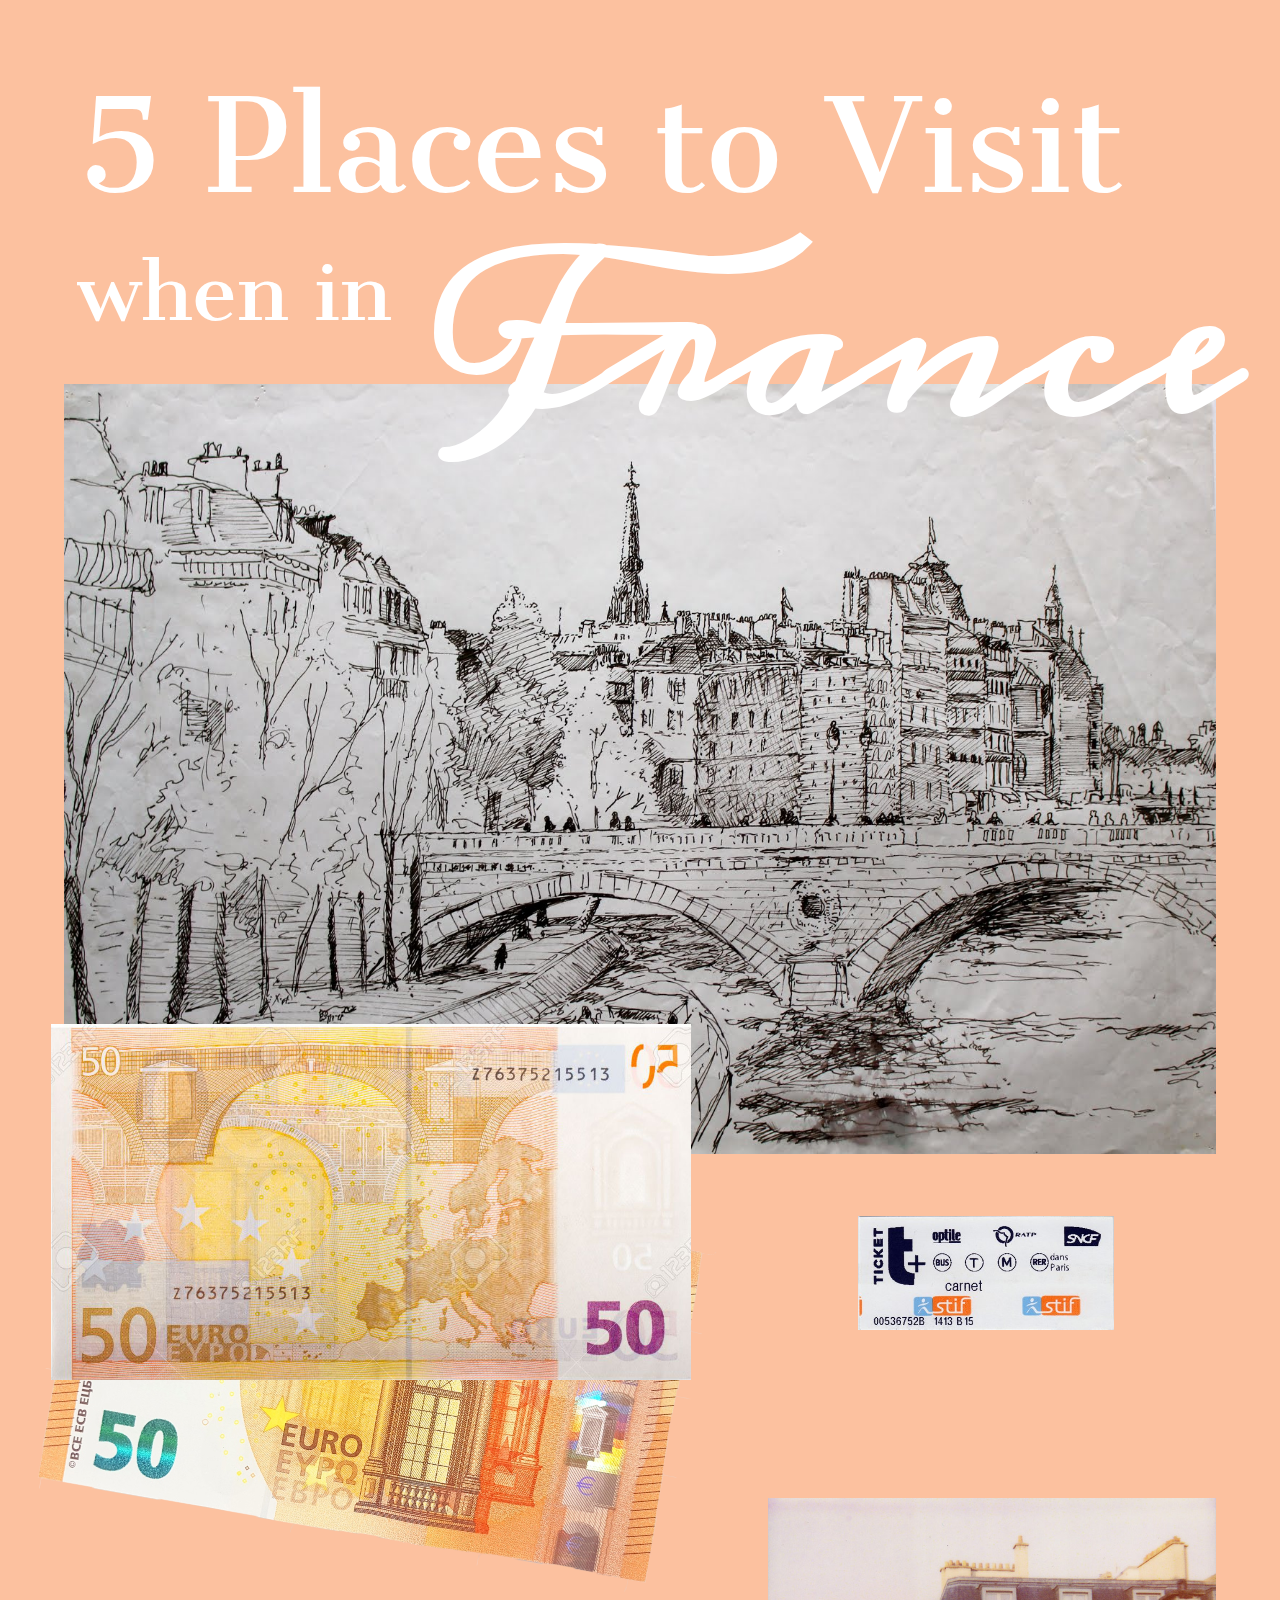
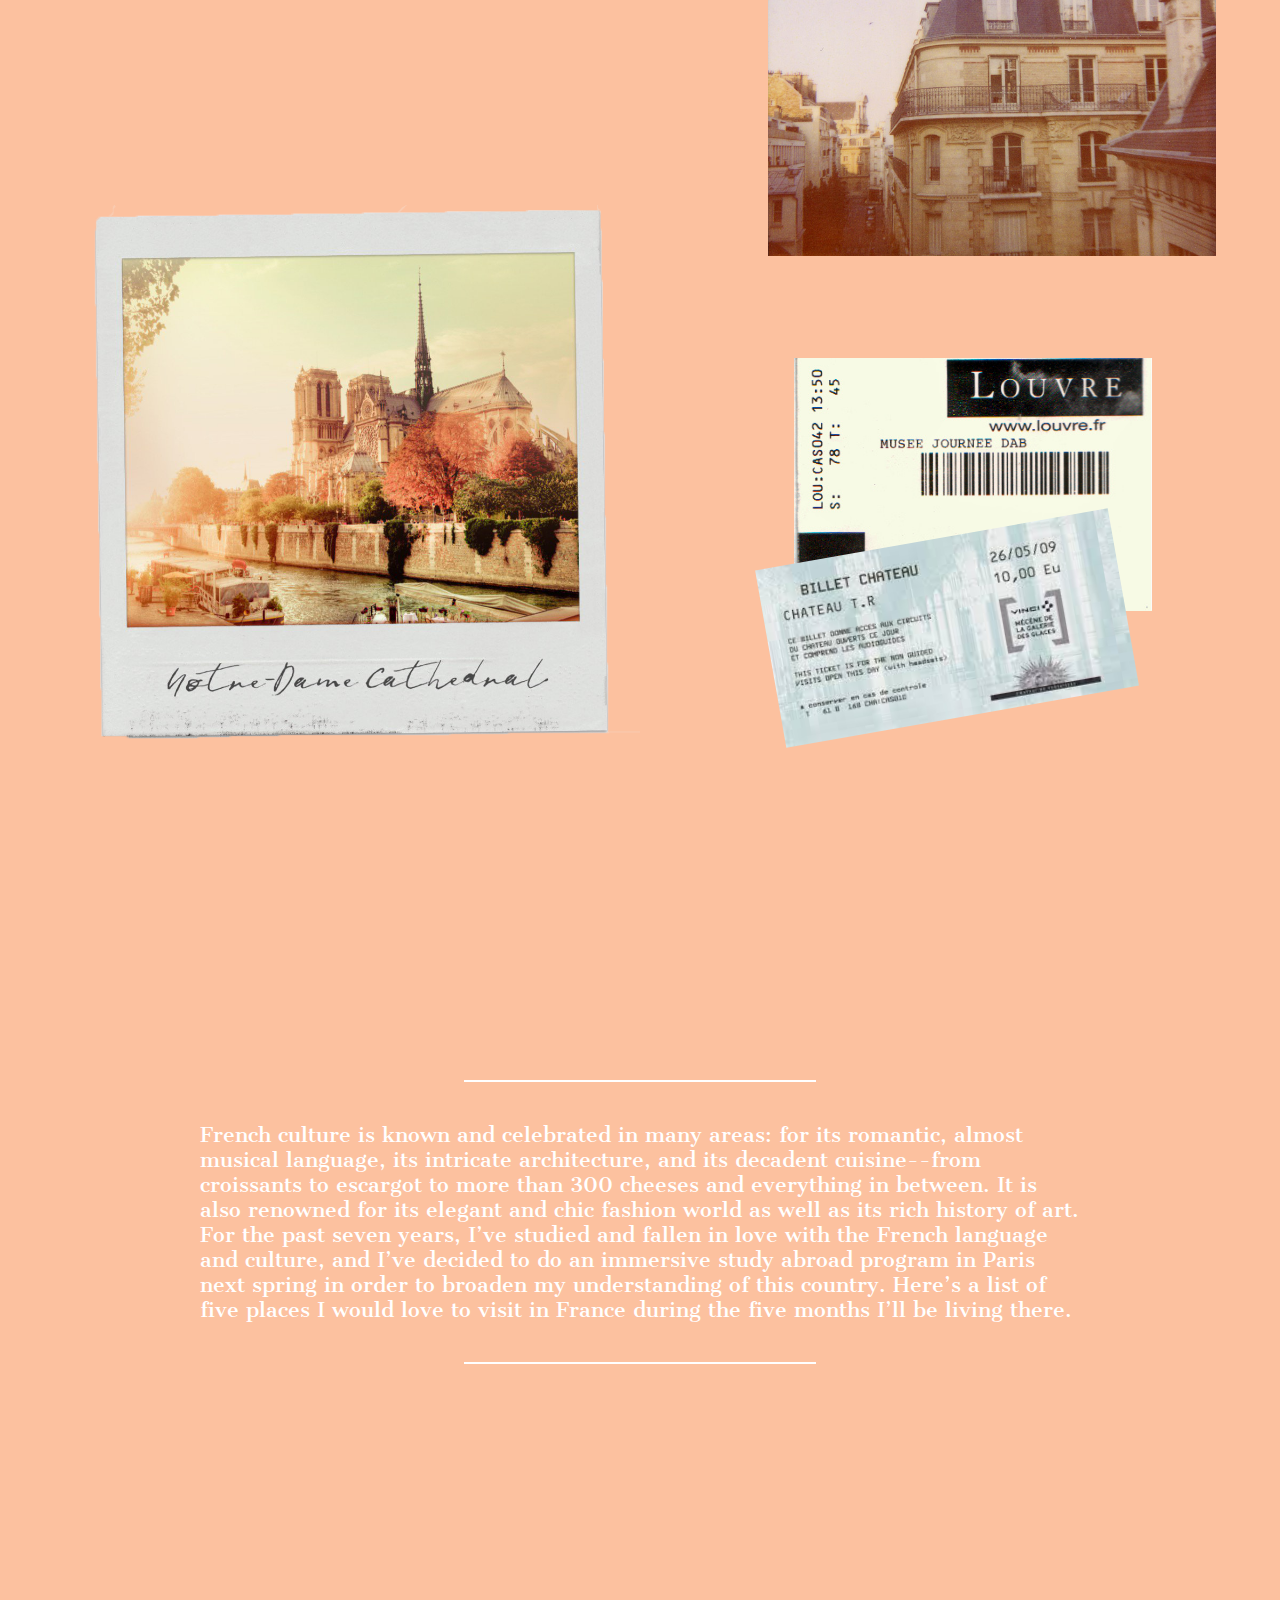
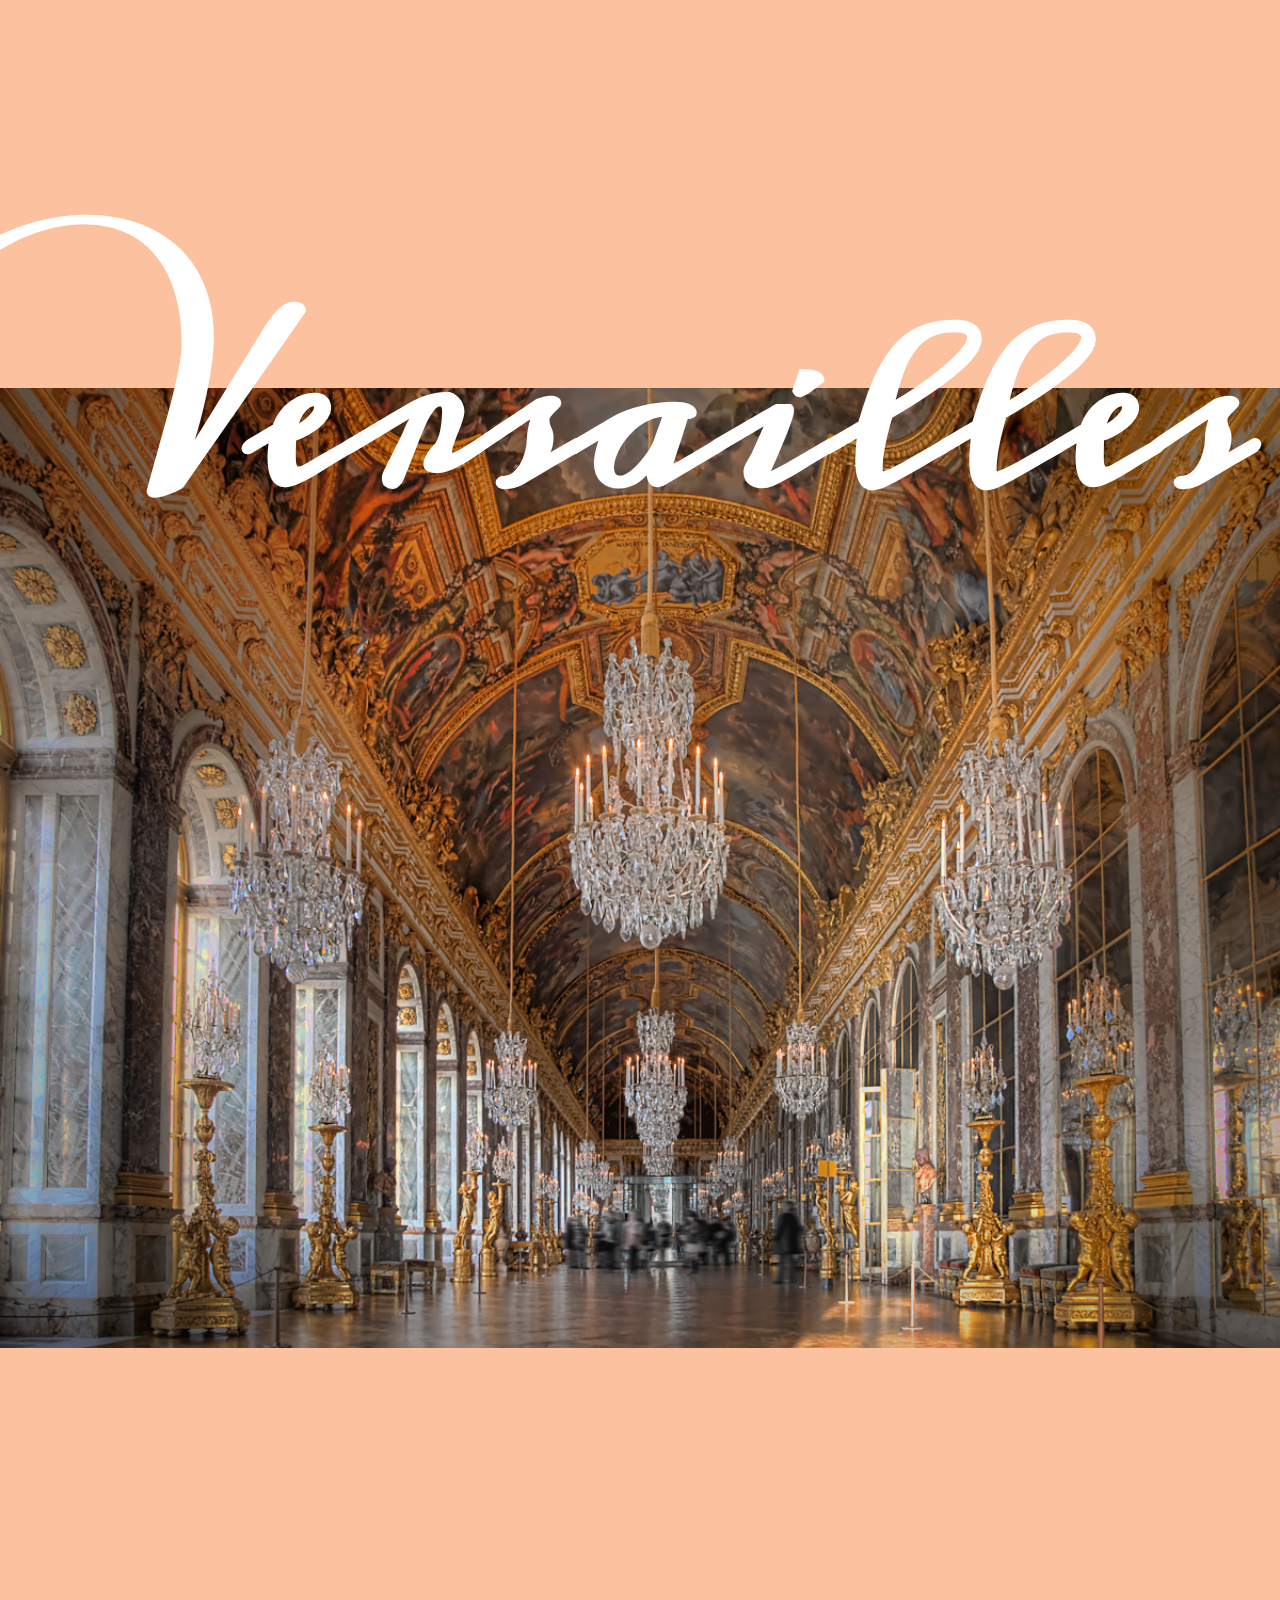
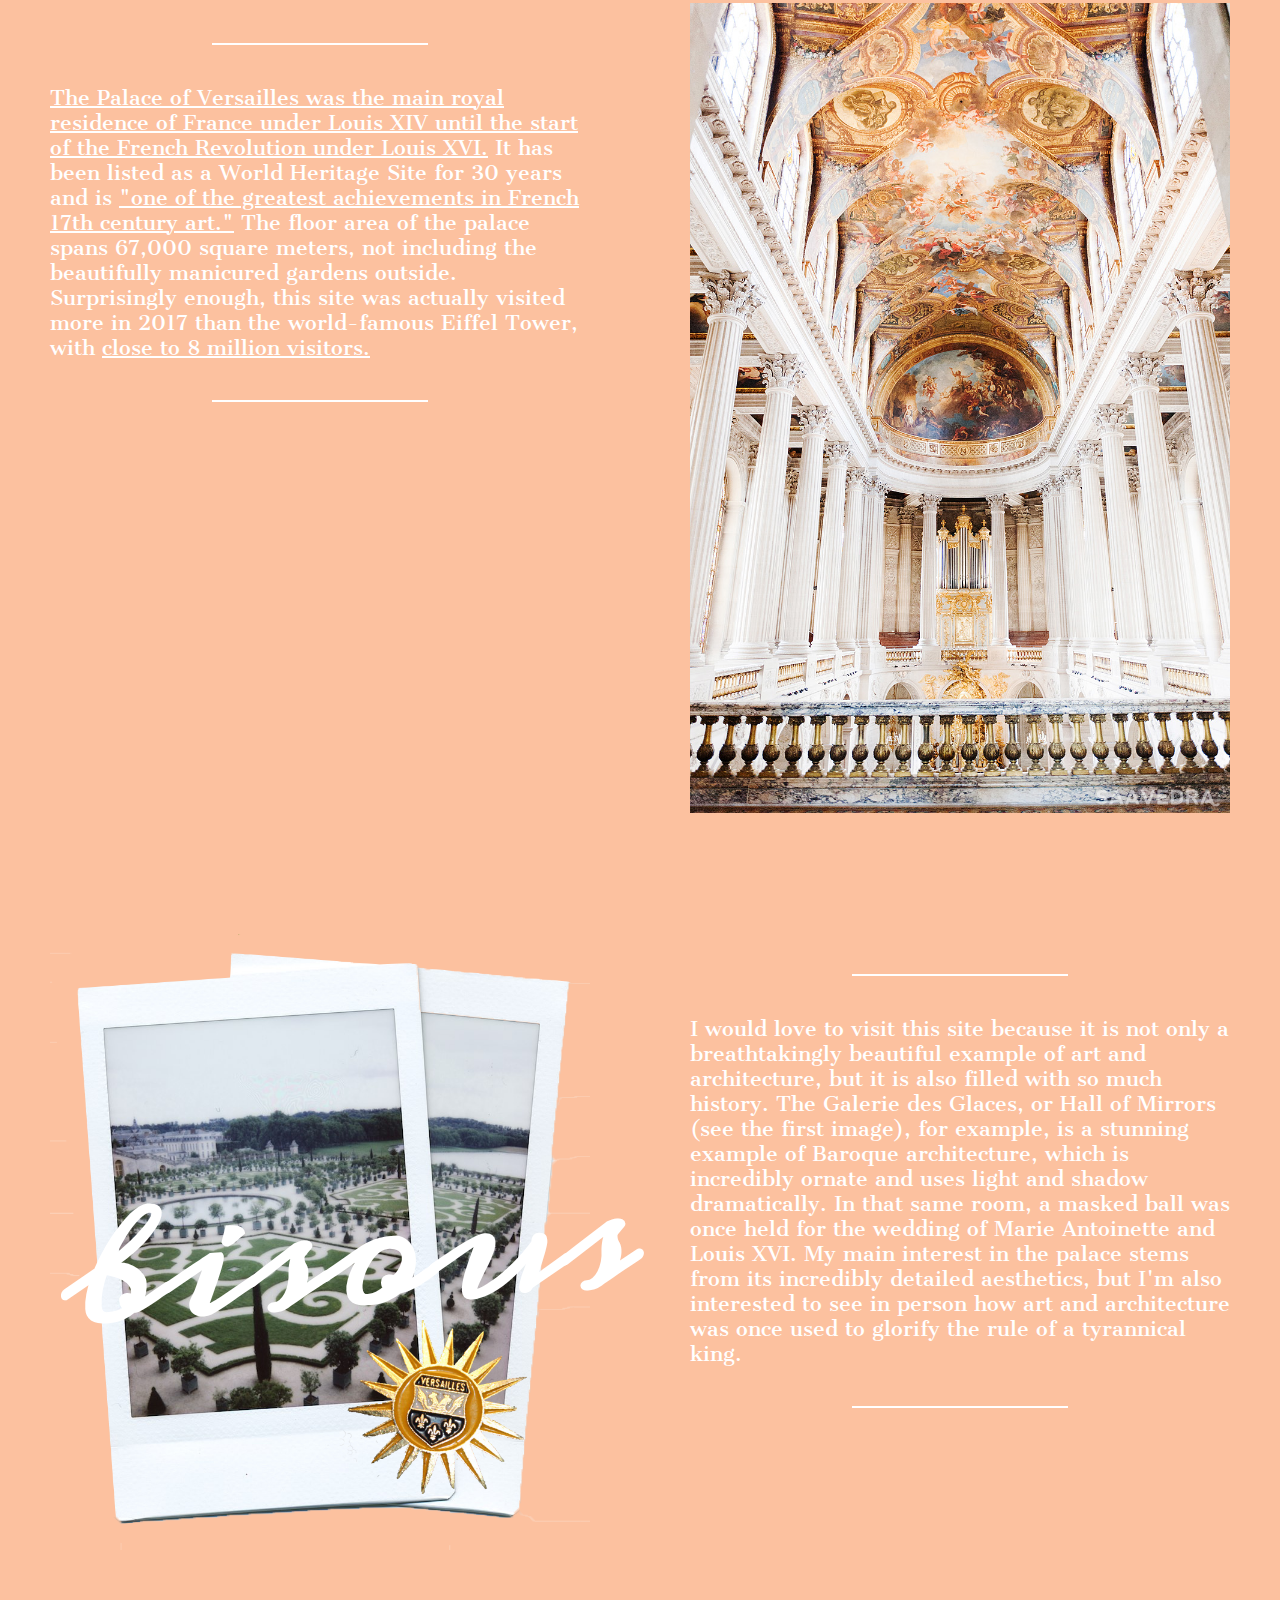
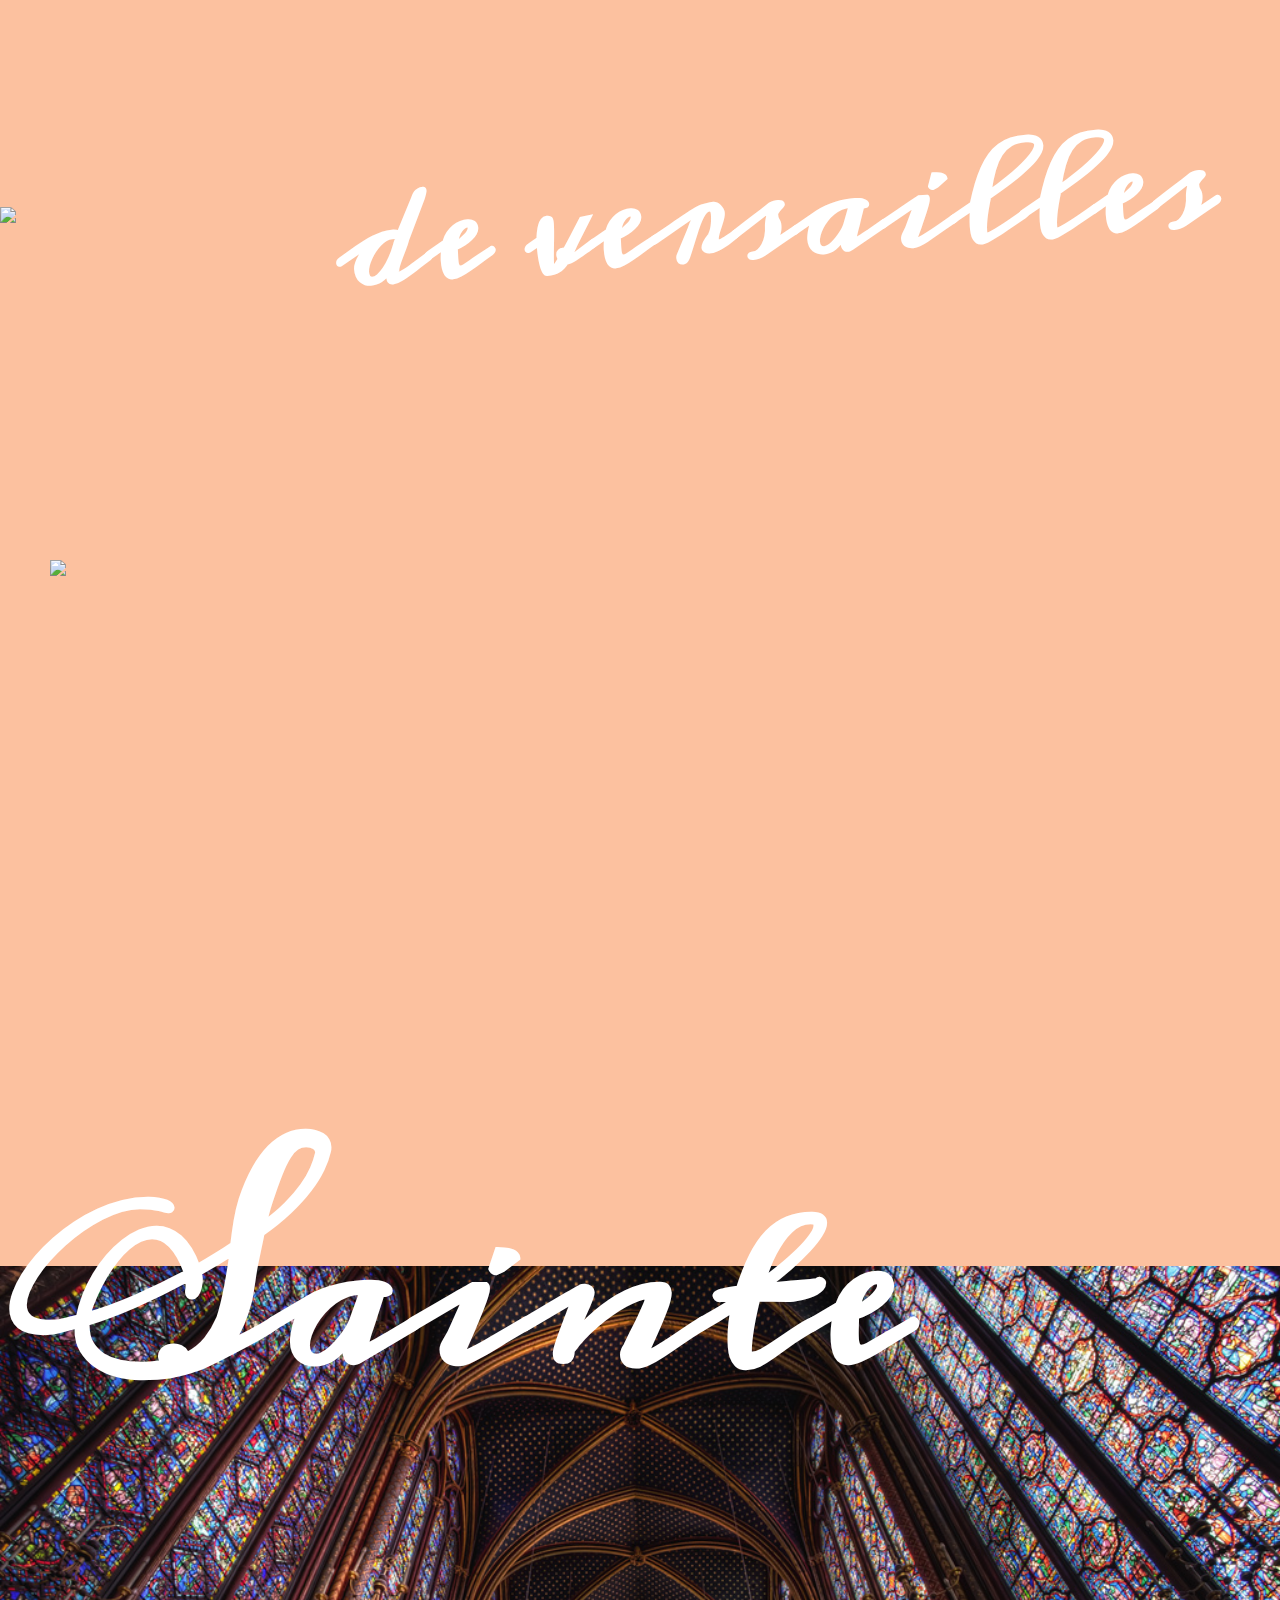
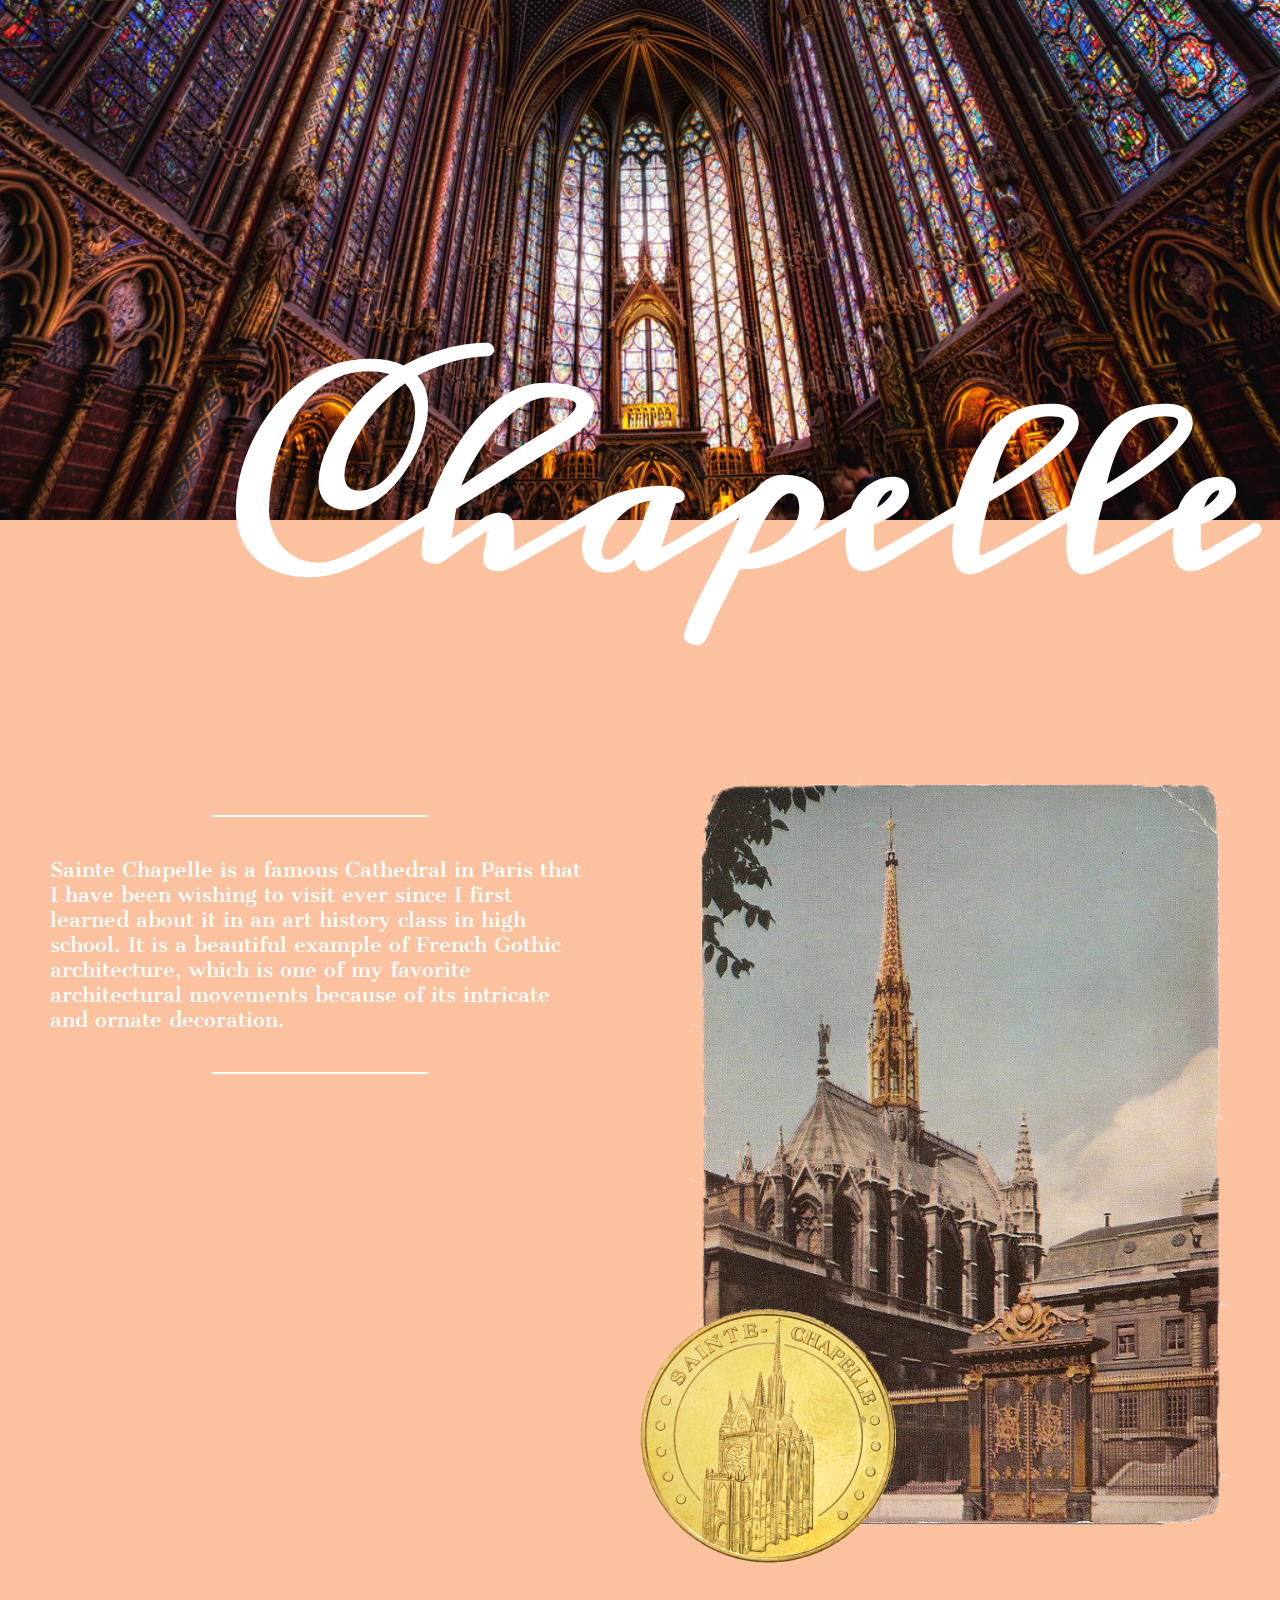
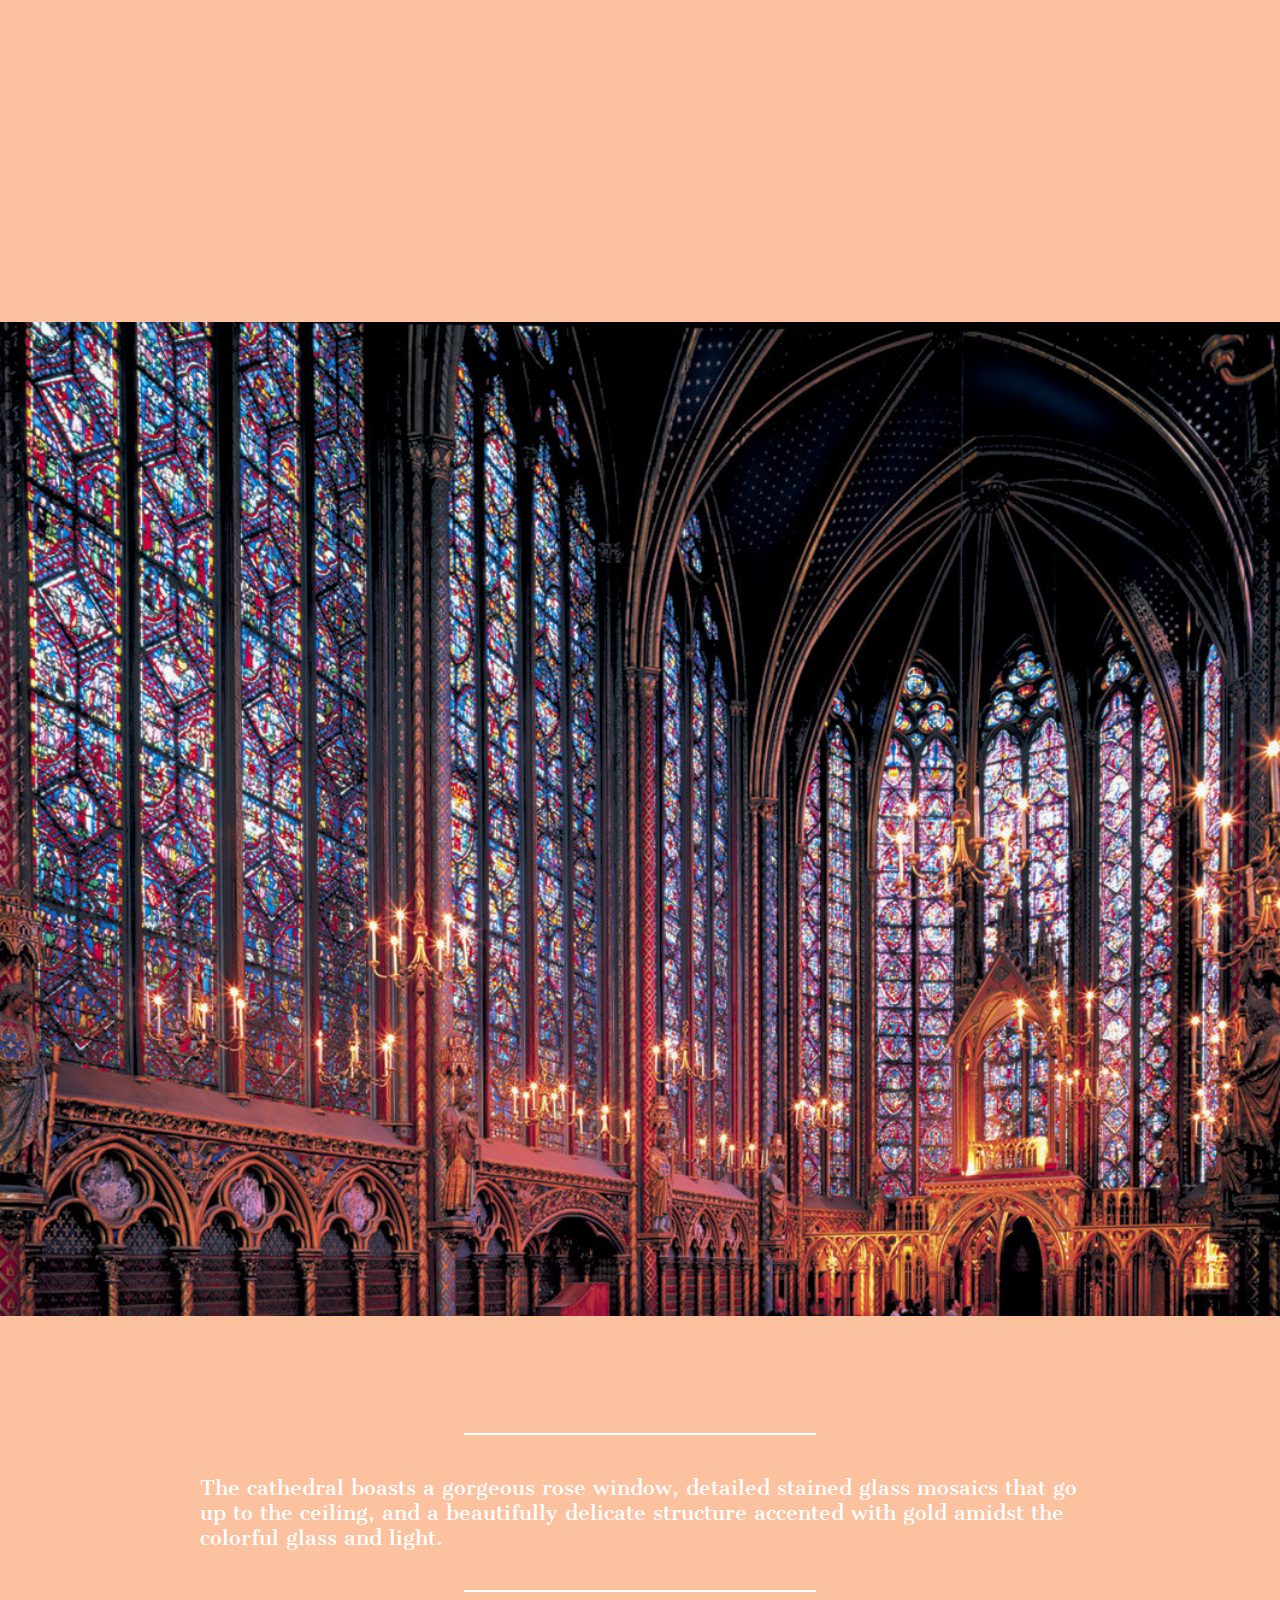
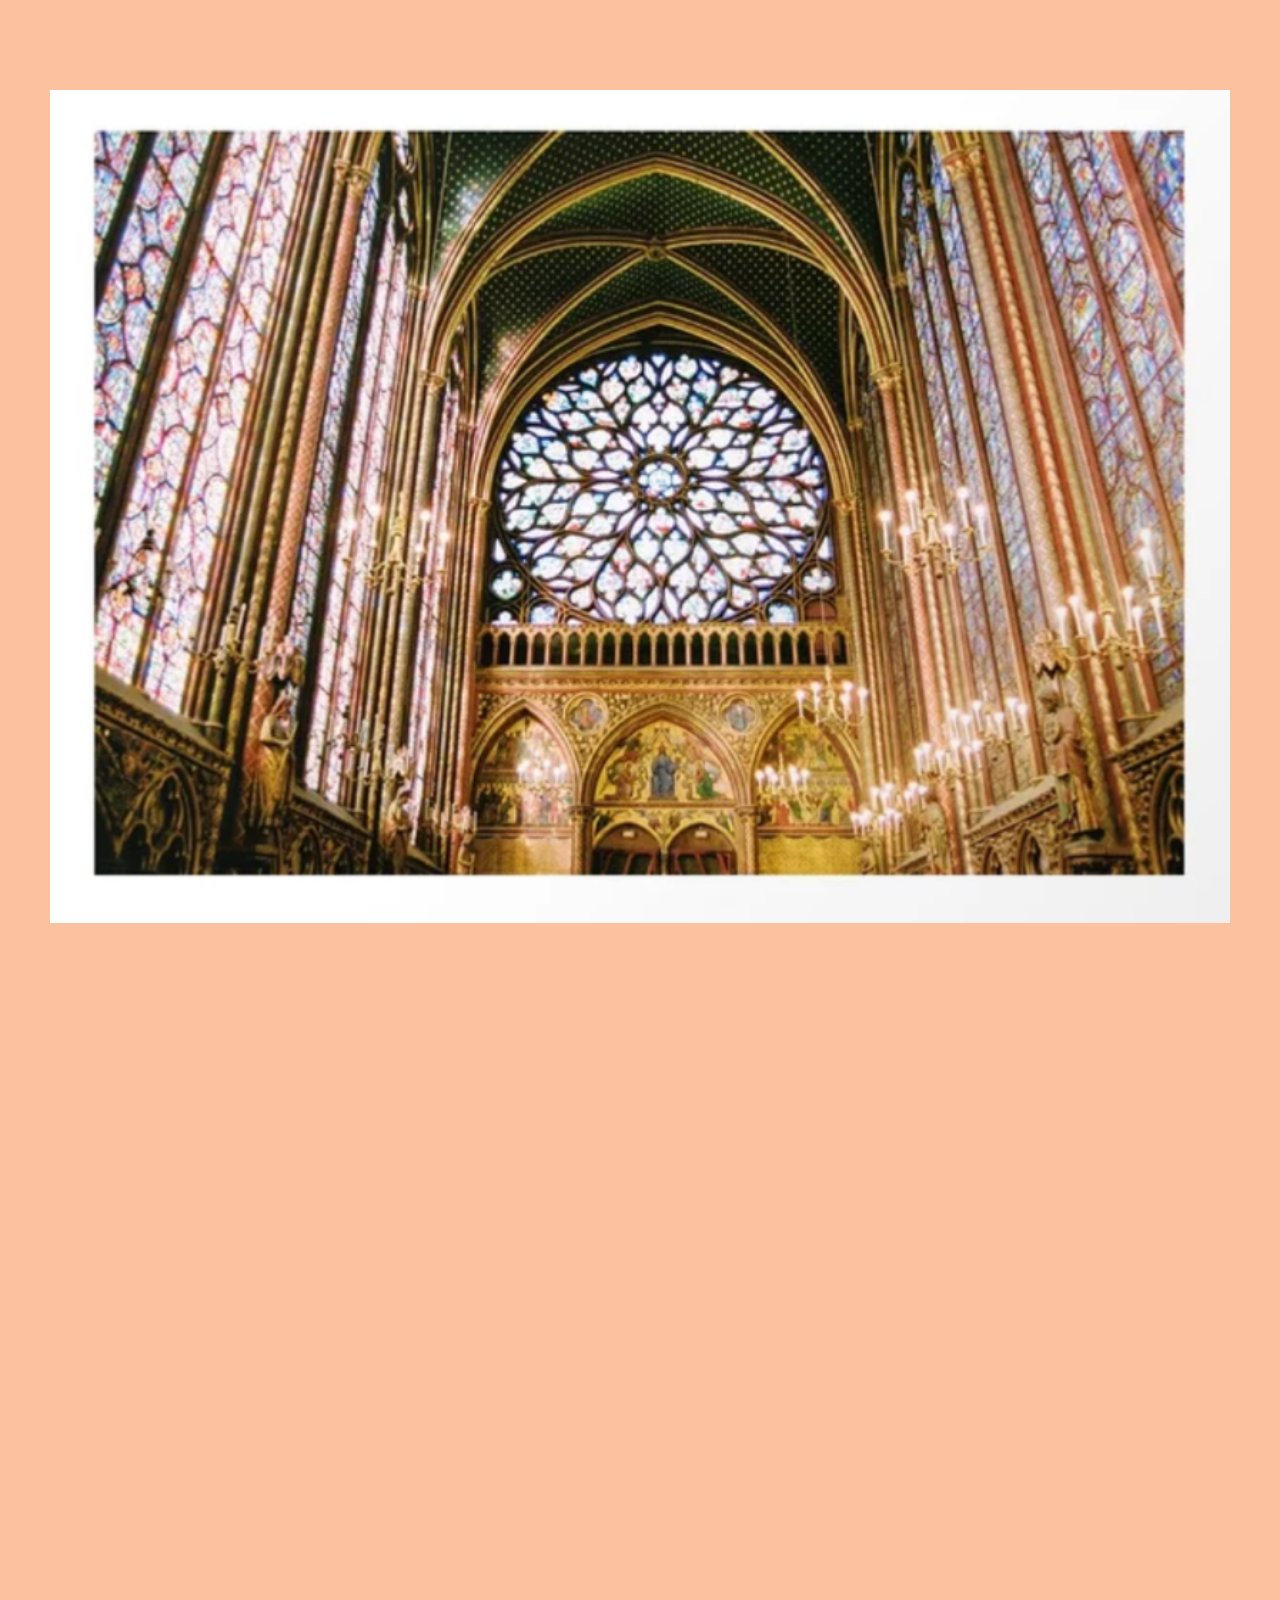
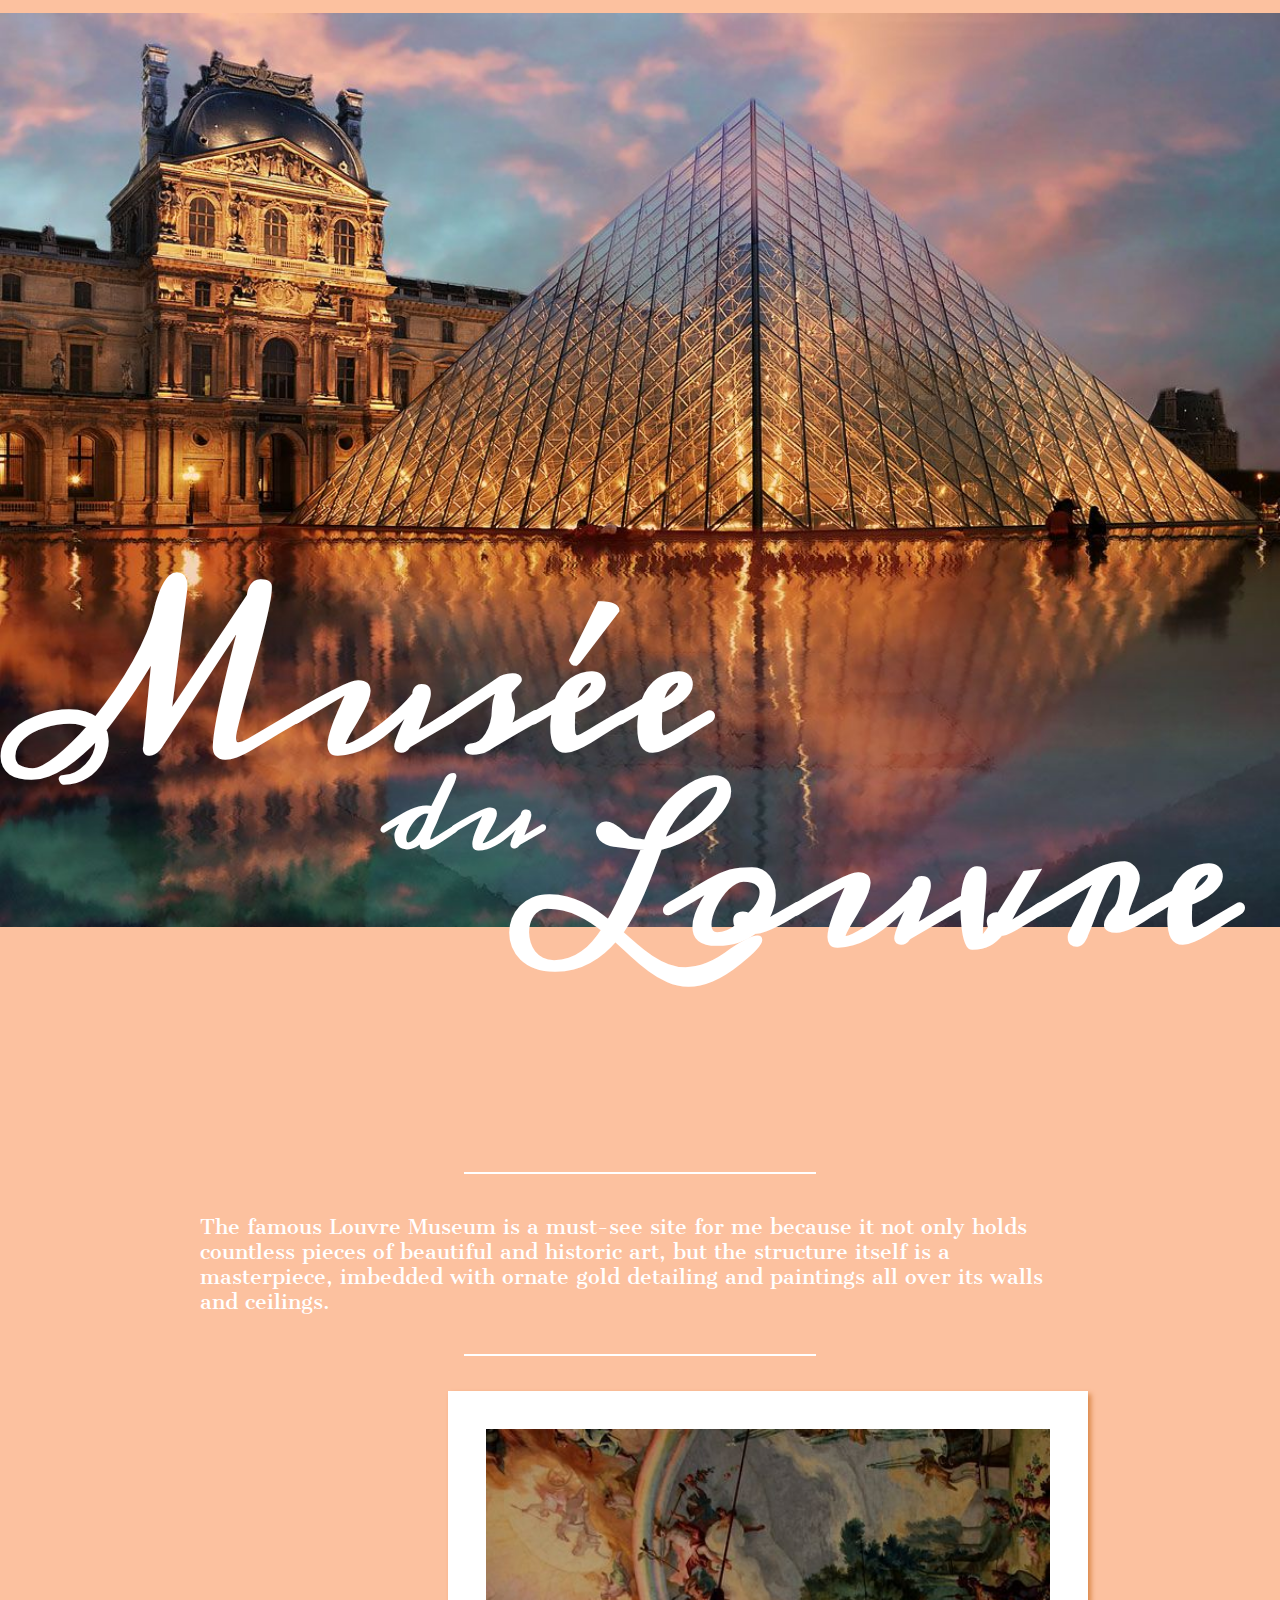
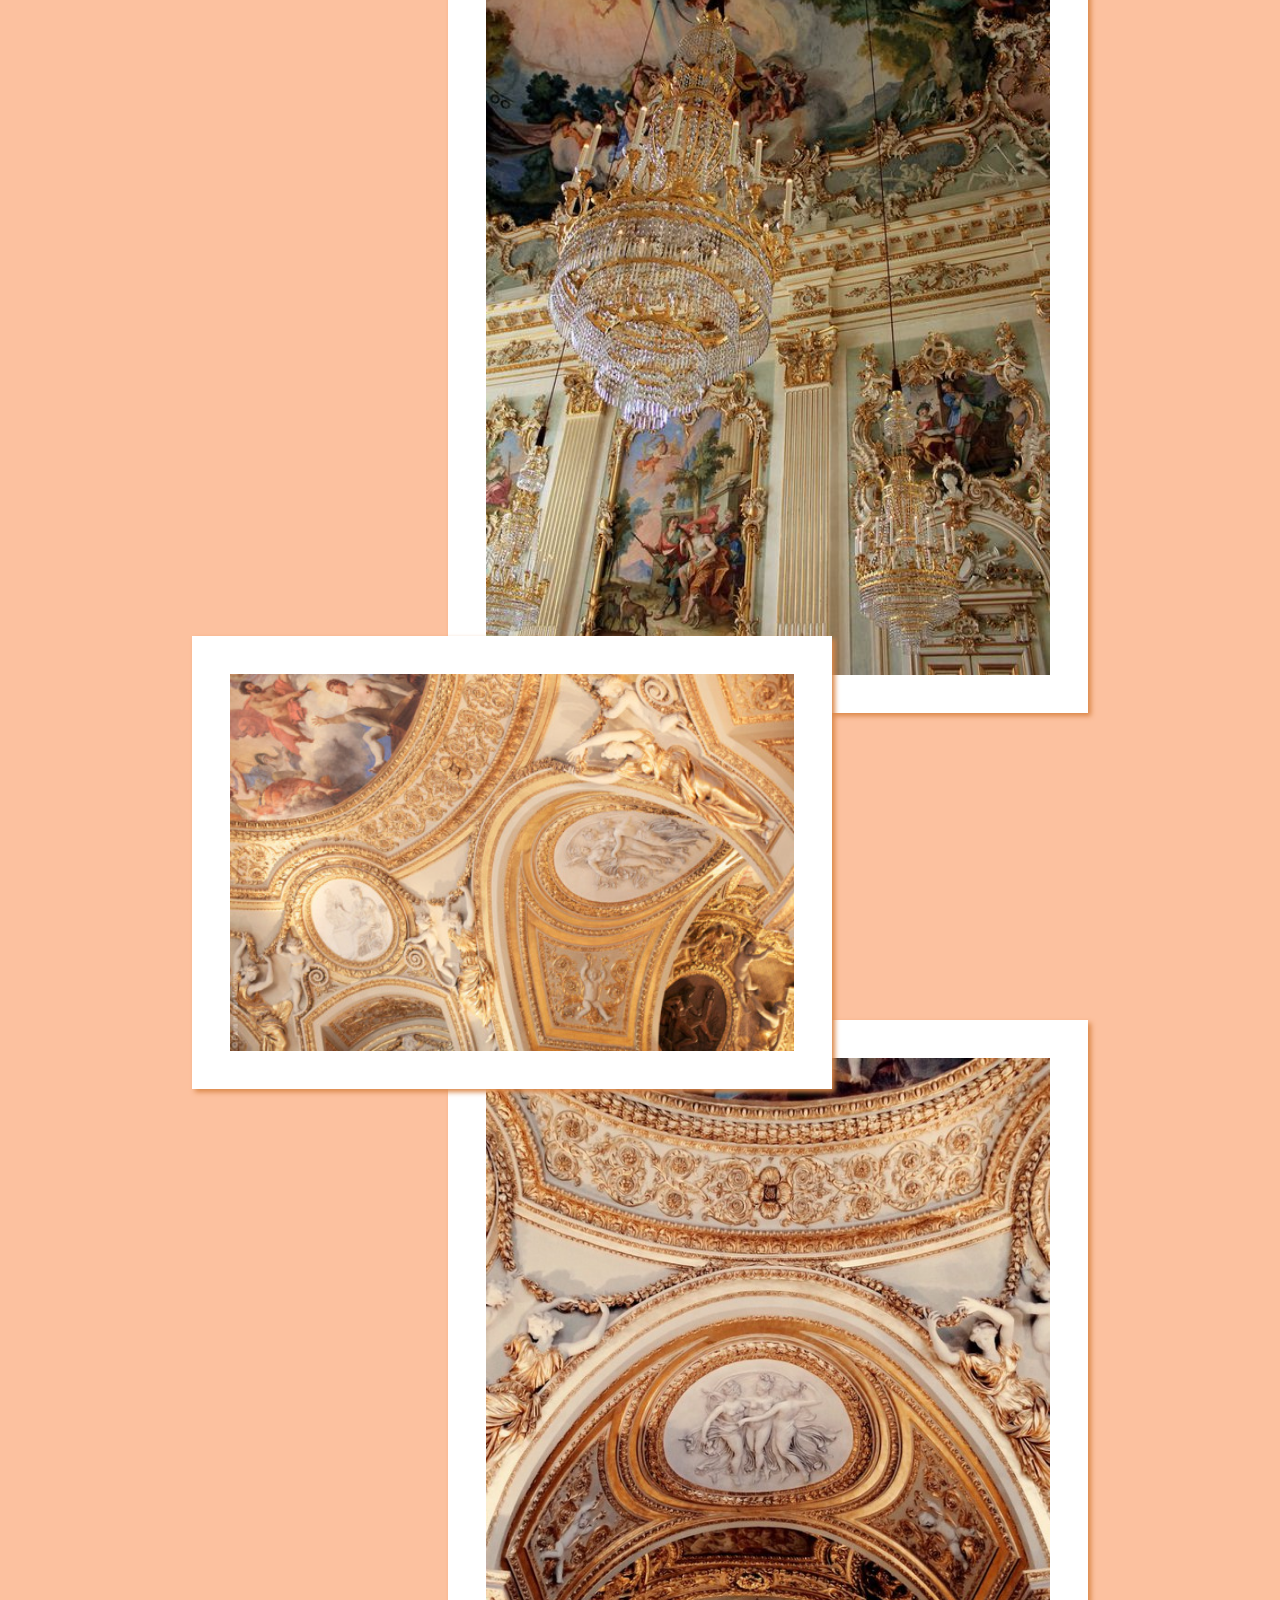
==== index.html @ 909245fb "second commit" ====
<!DOCTYPE html>

<html>

<head>

	<title>5 Places to Visit in France</title>

	<meta charset="utf-8">



	<meta name="viewport" content="width=device-width, initial-scale=1.0">

	<link href="https://fonts.googleapis.com/css?family=Cantata+One|Meddon|Poppins" rel="stylesheet">

<style>

* {
	Margin: 0;
	padding: 0;
	box-sizing: border-box;
}

body {
	font-family: 'Poppins', sans-serif;
	font-family: 'Cantata One', serif;
	font-size: 18px;
	color: white;
	background-color: #FCCEB6;
	background-color: #FFC5CB;
	background-color: #FCC19F;
}

a {
	text-decoration: underline;
	color: white;
}

a:visited {
	text-decoration: none;
	color: white;
}

header {
	background-color: #FFC5CB;
	background-color: #FCC19F;
	width: 100%;
	height: 100px;
	position: fixed;
	top: 0;
	left: 0;
	z-index: 999;
	display: flex;
}

header a {
	color: white;
	text-decoration: none;
}

#logo {
	width: 50%;
	font-size: 1.2em;
	display: flex;
	flex-direction: column;
	justify-content: center;
	padding-left: 30px;
}

nav {
	width: 50%;
	text-align: right;
	display: flex;
	flex-direction: column;
	justify-content: center;
	padding-right: 20px
}

nav li {
	display: inline-block;
	margin: 0 10px 0 10px;
}



h1 {
	color: white;
	font-family: 'Cantata One', serif;
	font-family: 'Poppins', sans-serif;
	font-family: 'Meddon', cursive;
	font-size: 12vw;
	font-weight: 700;
	text-align: center;
	margin: 0 15% 0 15%;

}




hr {
	border: 1px solid white;
	width: 40%;
	margin: 40px auto 40px auto;

}



.intro-paragraph {
	color:white;
	font-size: 20px;
	font-weight: 200px;

}

.intro-paragraph-section {
	padding: 200px;
	margin-bottom: 30%;
	padding-top: 400px;

}



span{
	font-family: 'Cantata One', serif;
}


/* why isn't this span working? */



.title1 {
	font-size: 8vw;
	margin: 0;

	color: #E08475;
	color: #E59065;
	position: absolute;
	right: 7vw;
	margin-top: -11%;
}






h2 {
	font-size: 5vw;
	text-align: center;
	margin-bottom: -5%;
}





.versaillespic1 {
	width: 100%;
}

.galerie {
	width: 100%;

}

.bisous {
	position: absolute;
	margin-top: -58%;
	left: -10vw;
	transform: rotate(-4deg)
}

.de {
	font-size: 10vw;
	position: absolute;
	margin-top: -12%;
	right: -10vw;
	transform: rotate(-4deg)
}

.title2 {
	font-size: 16vw;
	margin: 0;
	color: white;
	position: absolute;
	right: 2vw;
	margin-top: -15%;
}


.versailles {
	display: flex;
	padding: 200px 0 200px 0;

}

.versailles2 {
	display: flex;
	padding: 200px 0 200px 0;
	margin-top: -30%;
}

.column {
	width: 50%;
	padding: 50px;
}

.versaillespic2 {
	width: 100%;
	height: auto;
}

.versaillespic3 {
	width: 100%;
}

.jardin {
	width: 100%;
	display: block;
	margin-top: 22%;
	padding: 50px;
}

.title {
	margin-top: -5%;
}

.fiveplaces {
	font-size: 10vw;
	position: absolute;
	left: 6%;
	margin-top: 10%;
}


.when {
	font-size: 6vw;
	position: absolute;
	left: 6%;
	margin-top: 24%;
}



.france {
	font-size: 15vw;
	position: absolute;
	right: -12vw;
	margin-top: 16%;
	transform: rotate(0deg);
	z-index: 5;

}

 .eiffeltower{
	width: 100%;
	margin-bottom: 500px;
	margin-top: 20%;
	padding: 50px;
}

.paris1 {
	position: absolute;
	width: 90%;
	left: 5vw;
	margin-top: -55%;
	z-index: 1;
}

.collage {
	width: 100%;
	padding-top: 90%;
	padding-bottom: 90%;
}

.euro1 {
	width: 50%;
	position: absolute;
	margin-top: -5%;
	left: 4vw;
	z-index: 5;

}

.euro2 {
	width: 50%;
	position: absolute;
	margin-top: 8%;
	left: 4vw;
	z-index: 4;
	transform: rotate(10deg);

}

.metro {
	width: 20%;
	position: absolute;
	margin-top: 10%;
	right: 13vw;
	z-index: 4;

}




.polaroid1 {
	width: 35%;
	height: auto;
	position: absolute;
	margin-top: 32%;
	right: 5vw;
	z-index: 4;

}


.polaroid2{
	width: 45%;
	height: auto;
	position: absolute;
	margin-top: 56%;
	left: 5vw;
	z-index: 4;

}


.ticket{
	width: 28%;
	height: auto;
	position: absolute;
	margin-top: 68%;
	right: 10vw;
	z-index: 4;

}

.ticket3 {
	width: 28%;
	height: auto;
	position: absolute;
	margin-top: 82%;
	right: 12vw;
	z-index: 4;
	transform: rotate(-10deg);
}


.pin{
	width: 16%;
	height: auto;
	position: absolute;
	margin-top: -38%;
	right: 10vw;
	z-index: 4;

}

.paper{
	width: 36%;
	height: auto;
	position: absolute;
	margin-top: -68%;
	right: 3vw;
	z-index: -1;

}



.saintechappelle {
	width: 100%;
	margin-top: 50%;
}

.saintechappelle1 {
	width: 100%;
}


.title3 {
	font-size: 16vw;
	margin: 0;
	color: white;
	position: absolute;
	left: 1vw;
	margin-top: 35%;
}

.title3part2 {
	font-size: 16vw;
	margin: 0;
	color: white;
	position: absolute;
	right: 2vw;
	margin-top: 98%;
}



.coin {
	width: 20%;
	position: absolute;
	right: 30vw;
	margin-top: -45%;
}


.painting {
	width: 100%;
	margin-top: -40%;
}

.intro-paragraph-section4 {
	padding: 200px;
	padding-top: 200px;
	margin-bottom: -25%;
	margin-top: -10%;

}

.jardin2 {
	width: 100%;
	display: block;
	margin-top: 10%;
	padding: 50px;
}

.title4 {
	font-size: 14vw;
	margin: 0;
	color: white;
	position: absolute;
	left: 1vw;
	margin-top: 88%;
}

.title42 {
	font-size: 8vw;
	margin: 0;
	color: white;
	position: absolute;
	left: 30vw;
	margin-top: 104%;
}


.title43 {
	font-size: 14vw;
	margin: 0;
	color: white;
	position: absolute;
	left: 40vw;
	margin-top: 103%;
}

.intro-paragraph-section2 {
	padding: 200px;
	margin-bottom: 30%;
	padding-top: 200px;
}


.louvre8 {
	width: 50vw;
	height: auto;
	position: absolute;
	margin-top: -46%;
	z-index: -1;
	right: 15vw;
	border: 3vw solid white;
	box-shadow: 3px 3px 5px #db8849;

}

.louvre2 {
	width: 50vw;
	height: auto;
	position: absolute;
	z-index: 5;
	right: 35vw;
	margin-top: 20%;
	border: 3vw solid white;
	box-shadow: 3px 3px 5px #db8849;
}

.louvre4 {
	width: 50vw;
	height: auto;
	position: absolute;
	z-index: 4;
	right: 15vw;
	margin-top: 50%;
	border: 3vw solid white;
	box-shadow: 3px 3px 5px #db8849;

}

.louvre11 {
	width: 50vw;
	height: auto;
	position: absolute;
	z-index: 4;
	right: 35vw;
	margin-top: 115%;
	border: 3vw solid white;
	box-shadow: 3px 3px 5px #db8849;

}

.intro-paragraph-section5 {
	padding: 200px;
	margin-bottom: 30%;
	padding-top: 200px;
	margin-top: 170%;
}

.louvregif {
	position: absolute;
	width: 80%;
	left: 8vw;
	height: auto;
	margin-top: -40%;
	z-index: 98;
}


.art {
	font-size: 5vw;
	width: 70%;
	position: absolute;
	z-index: 99;
	line-height: 1;
	transform: rotate(-5deg);
	margin-top: 6%;
	right: -10vw;
}

.provence {
	width: 100%;
	margin-top: 105%;
}

.provence1 {
	width: 100%;
}




.title5 {
	font-size: 16vw;
	margin: 0;
	color: white;
	position: absolute;
	left: 0vw;
	margin-top: -83%;
}

.title52 {
	font-size: 12vw;
	margin: 0;
	color: white;
	position: absolute;
	right: 4vw;
	margin-top: -23%;
}

.title53 {
	font-size: 16vw;
	margin: 0;
	color: white;
	position: absolute;
	right: 2vw;
	margin-top: -20%;
}

.provence2 {
	width: 100%;
	height: auto;
}


.tape1 {
	position: absolute;
	z-index: 10;
	margin-top: -92%;
	left: 9vw;
	width: 35%;
}






.map{
	width: 80%;
	display: block;
	margin: 50px auto 50px auto;
	transform: rotate(-2deg);
	margin-top: -10%;
}



.lavender {
	width: 40%;
	position: absolute;
	margin-top: -30%;
}


.alsace {
	width: 100%;
	margin-top: 20%;
}

.alsace1 {
	width: 100%;
}

.title6 {
	font-size: 16vw;
	margin: 0;
	color: white;
	position: absolute;
	right: 0vw;
	margin-top: -82%;
}



.intro-paragraph-section3 {
	padding: 200px;
	padding-top: 200px;

}

.drawings {

}

.painting1 {
	position: absolute;
	margin-top: 0%;
	width: 45%;
	left: 7vw;
	box-shadow: 3px 3px 5px #db8849;

}

.painting2 {
	position: absolute;
	margin-top: 10%;
	width: 45%;
	right: 7vw;
	box-shadow: 3px 3px 5px #db8849;
}





.magnet {
	width: 10%;
	margin-top: -80%;
	position: absolute;
	right: 5vw;
	transform: rotate(5deg);
}


.alsace2 {
	width: 80%;
	display: block;
	margin: 50px auto 50px auto;
	margin-top: -5%;
}


.tape2 {
	position: absolute;
	z-index: 10;
	left: 30vw;
	width: 35%;
	margin-top: -56%;
}

.alsaceflex {
	display: flex;
	padding: 200px 0 200px 0;
	margin-top: 40%;

}

.intro-paragraph-sectionlast {
	padding: 100px;
	padding-top: 100px;
	text-align: center;

}



@media all and (max-width: 800px) {
	.versailles
	 {
		flex-direction: column;
	}
	.column {
		width: 100%;
	}
	.versailles2 {
		flex-direction: column;
	}
	.alsaceflex {
		flex-direction: column;
	}
	.intro-paragraph-section {
		width: 100%;
		padding: 50px;
		margin-bottom: 30%;
		padding-top: 200px;
	}
	.intro-paragraph-section2 {
		width: 100%;
		padding: 50px;
		margin-bottom: 30%;
		padding-top: 200px;
	}
	.intro-paragraph-section3 {
		width: 100%;
		padding: 50px;
		margin-bottom: 30%;
		padding-top: 200px;
	}
	.intro-paragraph-section4 {
		width: 100%;
		padding: 50px;
		margin-bottom: 30%;
		padding-top: 200px;
	}
	.intro-paragraph-section5 {
		width: 100%;
		padding: 50px;
		margin-bottom: 30%;
		padding-top: 200px;
	}
	.louvre8 {
	margin-top: -36%;
	}
	.louvre2 {
	margin-top: 30%;
	}
	.louvre4 {
	margin-top: 60%;
	}
	.louvre11 {
	margin-top: 125%;
	}
	.coin{
	right: 60vw;
	margin-top: -55%;
	width:30%;
	}
	.ticket2 {
	width:55%;
	margin-top: -48%;
	left: 8vw;;
	}
	.pin{
		width: 30%;
		margin-top: -48%;
		left: 50vw;
	}
	.tape1 {
	margin-top: -235%;
	left: 30vw;
	width: 45%;
	}
	.tape2 {
	left: 30vw;
	width: 35%;
	margin-top: -58%;
	}
}


@media all and (max-width: 500px) {
	.versailles
	 {
		flex-direction: column;
	}
	.column {
		width: 100%;
	}
	.versailles2 {
		flex-direction: column;
	}
	.alsaceflex {
		flex-direction: column;
	}
	.intro-paragraph-section {
		width: 100%;
		padding: 50px;
		margin-bottom: 30%;
		padding-top: 200px;
	}
	.intro-paragraph-section2 {
		width: 100%;
		padding: 50px;
		margin-bottom: 30%;
		padding-top: 200px;
	}
	.intro-paragraph-section3 {
		width: 100%;
		padding: 50px;
		margin-bottom: 30%;
		padding-top: 200px;
	}
	.intro-paragraph-section4 {
		width: 100%;
		padding: 50px;
		margin-bottom: 30%;
		padding-top: 200px;
	}
	.intro-paragraph-section5 {
		width: 100%;
		padding: 50px;
		margin-bottom: 30%;
		padding-top: 200px;
	}
	.louvre8 {
	margin-top: -36%;
	}
	.louvre2 {
	margin-top: 30%;
	}
	.louvre4 {
	margin-top: 60%;
	}
	.louvre11 {
	margin-top: 125%;
	}
	.coin{
	right: 60vw;
	margin-top: -75%;
	width:30%;
	}
	.ticket2 {
	width:55%;
	margin-top: -68%;
	left: 8vw;;
	}
	.pin{
		width: 30%;
		margin-top: -68%;
		left: 50vw;
	}
	.tape1 {
	margin-top: -315%;
	left: 30vw;
	width: 45%;
	}
	.tape2 {
	left: 30vw;
	width: 35%;
	margin-top: -62%;
	}
}


@media all and (min-width: 1000px) {
	.coin {
		margin-top: -42%;
	}
}

@media all and (min-width: 1200px) {
	.coin {
		margin-top: -38%;
	}
}


</style>

</head>

<body>






<section class="title">

	<p class="fiveplaces">5 Places to Visit</p>

	<p class="when">when in</p>

	<h1 class="france">France</h1>

</section>








<section class="collage">

<img src="images/sketch.JPG" class="paris1">

<img src="images/euro.jpg" class="euro1">

<img src="images/euro2.png" class="euro2">

<img src="images/metro.jpg" class="metro">



<img src="images/polaroid1.jpg" class="polaroid1">

<img src="images/polaroid2.png" class="polaroid2">

<img src="images/ticket1.jpg" class="ticket">

<img src="images/ticket2.jpeg" class="ticket3">

</section>







<section class="intro-paragraph-section">

				<hr>

	<p class="intro-paragraph">French culture is known and celebrated in many areas: for its romantic, almost musical language, its intricate architecture, and its decadent cuisine--from croissants to escargot to more than 300 cheeses and everything in between. It is also renowned for its elegant and chic fashion world as well as its rich history of art. For the past seven years, I’ve studied and fallen in love with the French language and culture, and I’ve decided to do an immersive study abroad program in Paris next spring in order to broaden my understanding of this country. Here’s a list of five places I would love to visit in France during the five months I’ll be living there.
</p>

				<hr>


</section>
















<section class="title2section">

	<h1 class="title2">Versailles</h1>

</section>



<section class="versaillespic1">

<img src="images/versailles3.jpg" class="galerie">

</section>



<section class="versailles">

	<div class="column">

	<id class="shtuff">

	<hr>

	<p class="intro-paragraph"><a href="https://en.wikipedia.org/wiki/Palace_of_Versailles" target=_blank>The Palace of Versailles was the main royal residence of France under Louis XIV until the start of the French Revolution under Louis XVI.</a> It has been listed as a World Heritage Site for 30 years and is <a href="https://visitworldheritage.com/en/eu/palace-of-versailles/68ba0eaa-04fd-404c-add0-66c641c48753" target=_blank>"one of the greatest achievements in French 17th century art."</a> The floor area of the palace spans 67,000 square meters, not including the beautifully manicured gardens outside. Surprisingly enough, this site was actually visited more in 2017 than the world-famous Eiffel Tower, with <a href="https://en.wikipedia.org/wiki/Palace_of_Versailles" target=_blank>close to 8 million visitors.</a></p>

	<hr>

	</id>

	</div>

	<div class="column">

		<img src="images/versailles10.jpg" class="versaillespic2">
	</div>


</section>








	<section class="versailles2">


	<div class="column">

		<img src="images/versaillespolaroidsetedited.png" class="versaillespic2">
	</div>

	<div class="column">

	<id class="shtuff">

	<hr>

	<p class="intro-paragraph">I would love to visit this site because it is not only a breathtakingly beautiful example of art and architecture, but it is also filled with so much history. The Galerie des Glaces, or Hall of Mirrors (see the first image), for example, is a stunning example of Baroque architecture, which is incredibly ornate and uses light and shadow dramatically. In that same room, a masked ball was once held for the wedding of Marie Antoinette and Louis XVI. My main interest in the palace stems from its incredibly detailed aesthetics, but I'm also interested to see in person how art and architecture was once used to glorify the rule of a tyrannical king.</p>

	<hr>

	</id>

	</div>


</section>


	<section class="versaillespic1">

<img src="images/versailles.gif" class="galerie">

</section>


	<h1 class="bisous">bisous</h1>
	<h1 class="de">de versailles</h1>



<section class="versaillespic3">



<img src="images/polaroidsetwithoutflowers.png" class="jardin">

</section>


<section class="title3section">

	<h1 class="title3">Sainte</h1>
	<h1 class="title3part2">Chapelle</h1>

</section>


<section class="saintechappelle">

<img src="images/saintchappelle3.jpg" class="saintechappelle1">

</section>


<section class="versailles">

	<div class="column">

	<id class="shtuff">

	<hr>

	<p class="intro-paragraph">Sainte Chapelle is a famous Cathedral in Paris that I have been wishing to visit ever since I first learned about it in an art history class in high school. It is a beautiful example of French Gothic architecture, which is one of my favorite architectural movements because of its intricate and ornate decoration.
</p>

	<hr>

	</id>

	</div>

	<div class="column">

		<img src="images/postcard.png" class="versaillespic2">
	</div>


</section>


<img src="images/coin.png" class="coin">


<section class="saintechappelle">

<img src="images/saintechappelle3.jpg" class="painting">

</section>


<section class="intro-paragraph-section4">

				<hr>

	<p class="intro-paragraph">The cathedral boasts a gorgeous rose window, detailed stained glass mosaics that go up to the ceiling,  and a beautifully delicate structure accented with gold amidst the colorful glass and light.</p>

				<hr>

</section>


<section class="versaillespic3">

<img src="images/polaroid3.png" class="jardin2">

</section>






<section class="title4section">

	<h1 class="title4">Musée</h1>
	<h1 class="title42">du</h1>
	<h1 class="title43">Louvre</h1>

</section>


<section class="saintechappelle">

<img src="images/louvre3.jpg" class="saintechappelle1">

</section>



<section class="intro-paragraph-section2">

				<hr>

	<p class="intro-paragraph">The famous Louvre Museum is a must-see site for me because it not only holds countless pieces of beautiful and historic art, but the structure itself is a masterpiece, imbedded with ornate gold detailing and paintings all over its walls and ceilings.</p>

				<hr>


</section>





<img src="images/louvre2.jpg" class="louvre2">

<img src="images/louvre4.jpg" class="louvre4">

<img src="images/louvre8.jpg" class="louvre8">


<img src="images/louvre11.jpg" class="louvre11">






<section class="intro-paragraph-section5">

				<hr>

	<p class="intro-paragraph">Even if the stunning photos of this museum do manage to do the place justice, I can't imagine what it would be like to experience that overwhelming combination of art and architecture in person. I also look forward to getting the chance to see the Mona Lisa first-hand, although I do hear it is a little underwhelming because of its small size. Nonetheless, I have no doubt in my mind that this museum will surpass The Met by a landslide.</p>

				<hr>


</section>






<img src="images/louvre12.gif" class="louvregif">




<h1 class="art">"l'art... c'est d'être absolument soi-même" - paul verlaine</h1>



<section class="provence">

<img src="images/provence1.jpg" class="provence1">

</section>


<section class="title5section">

	<h1 class="title5">Provence</h1>



</section>





	<section class="versailles">


	<div class="column">

		<img src="images/provence2edited.png" class="provence2">
	</div>

	<div class="column">

	<id class="shtuff">

	<hr>

	<p class="intro-paragraph">Provence is a region in the south of France that I would love to visit during one of my breaks in the semester. One of its major charms for me is its narrow, winding cobblestone streets mingled with greenery and rustic architecture. One area in the region, called Aix-en-Provence, is considered to be a great destination for food lovers like me: there are wonderful delicatessens, cheese shops, bakeries, macaron shops, and <a href="https://theculturetrip.com/europe/france/articles/10-reasons-why-you-should-visit-aix-en-provence-at-least-once/" target=_blank>444 different styles of restaurants.</a></p>

	<hr>

	</id>

	</div>


</section>






<img src="images/map2.jpg" class="map">

<img src="images/lavender-vector.png" class="lavender">


<section class="versailles">


	<div class="column">

	<id class="shtuff">

	<hr>

	<p class="intro-paragraph">Just outside of Aix-en-Provence are beautiful and fragrant lavender fields. Lavender is one of my favorite scents, so I would love to take an excursion to one of these fields in the warmer months of my semester. Lavender is even said to be incorporated in some of the cuisine in Aix, and as someone who fancies unique flavors, including lavender, I would love to see the ways this flower is used in cooking.</p>

	<hr>

	</id>

	</div>

	<div class="column">

		<img src="images/lavender.jpg" class="provence2">
	</div>



</section>



<section class="alsace">

<img src="images/alsace3.jpg" class="alsace1">

</section>



<section class="title6section">

	<h1 class="title6">Alsace</h1>


</section>


<section class="versailles">


	<div class="column">

	<id class="shtuff">

	<hr>

	<p class="intro-paragraph">Last but certainly not least, one of the places I've wanted to visit most in France is a region called Alsace, which shares a border with Germany and shows clear cultural influences from its neighbor. One of the most appealing elements of Alsace for me is the picturesque villages filled with charming Tudor architecture and pastel houses along the water. I also find the blend of two cultures in this area to be really interesting.</p>

	<hr>

	</id>

	</div>

	<div class="column">

		<img src="images/alsace4.png" class="provence2">
	</div>



</section>

<section class="drawings">


<img src="images/painting3.jpg" class="painting1">

<img src="images/painting5.jpg" class="painting2">


</section>



<section class="alsaceflex">


	<div class="column">

		<img src="images/alsacepolaroid.jpg" class="provence2">
	</div>

	<div class="column">

	<id class="shtuff">

	<hr>

	<p class="intro-paragraph">I first learned about Alsace from my high school French teacher, who taught us about the mix of French and German culture in the region. One thing she found particularly funny about the area was the fact that many people had long German last names that they would pronounce as if they were French names. I think this would be a great area to visit outside of Paris (where I'll be living) and one that will show me a much less touristy side of France.</p>

	<hr>

	</id>

	</div>


</section>


<img src="images/alsace6edited.png" class="alsace2">

<section class="intro-paragraph-sectionlast">

				<hr>

	<p class="intro-paragraph">Website designed by Natassja Agina</p>

				<hr>


</section>



</body>

</html>
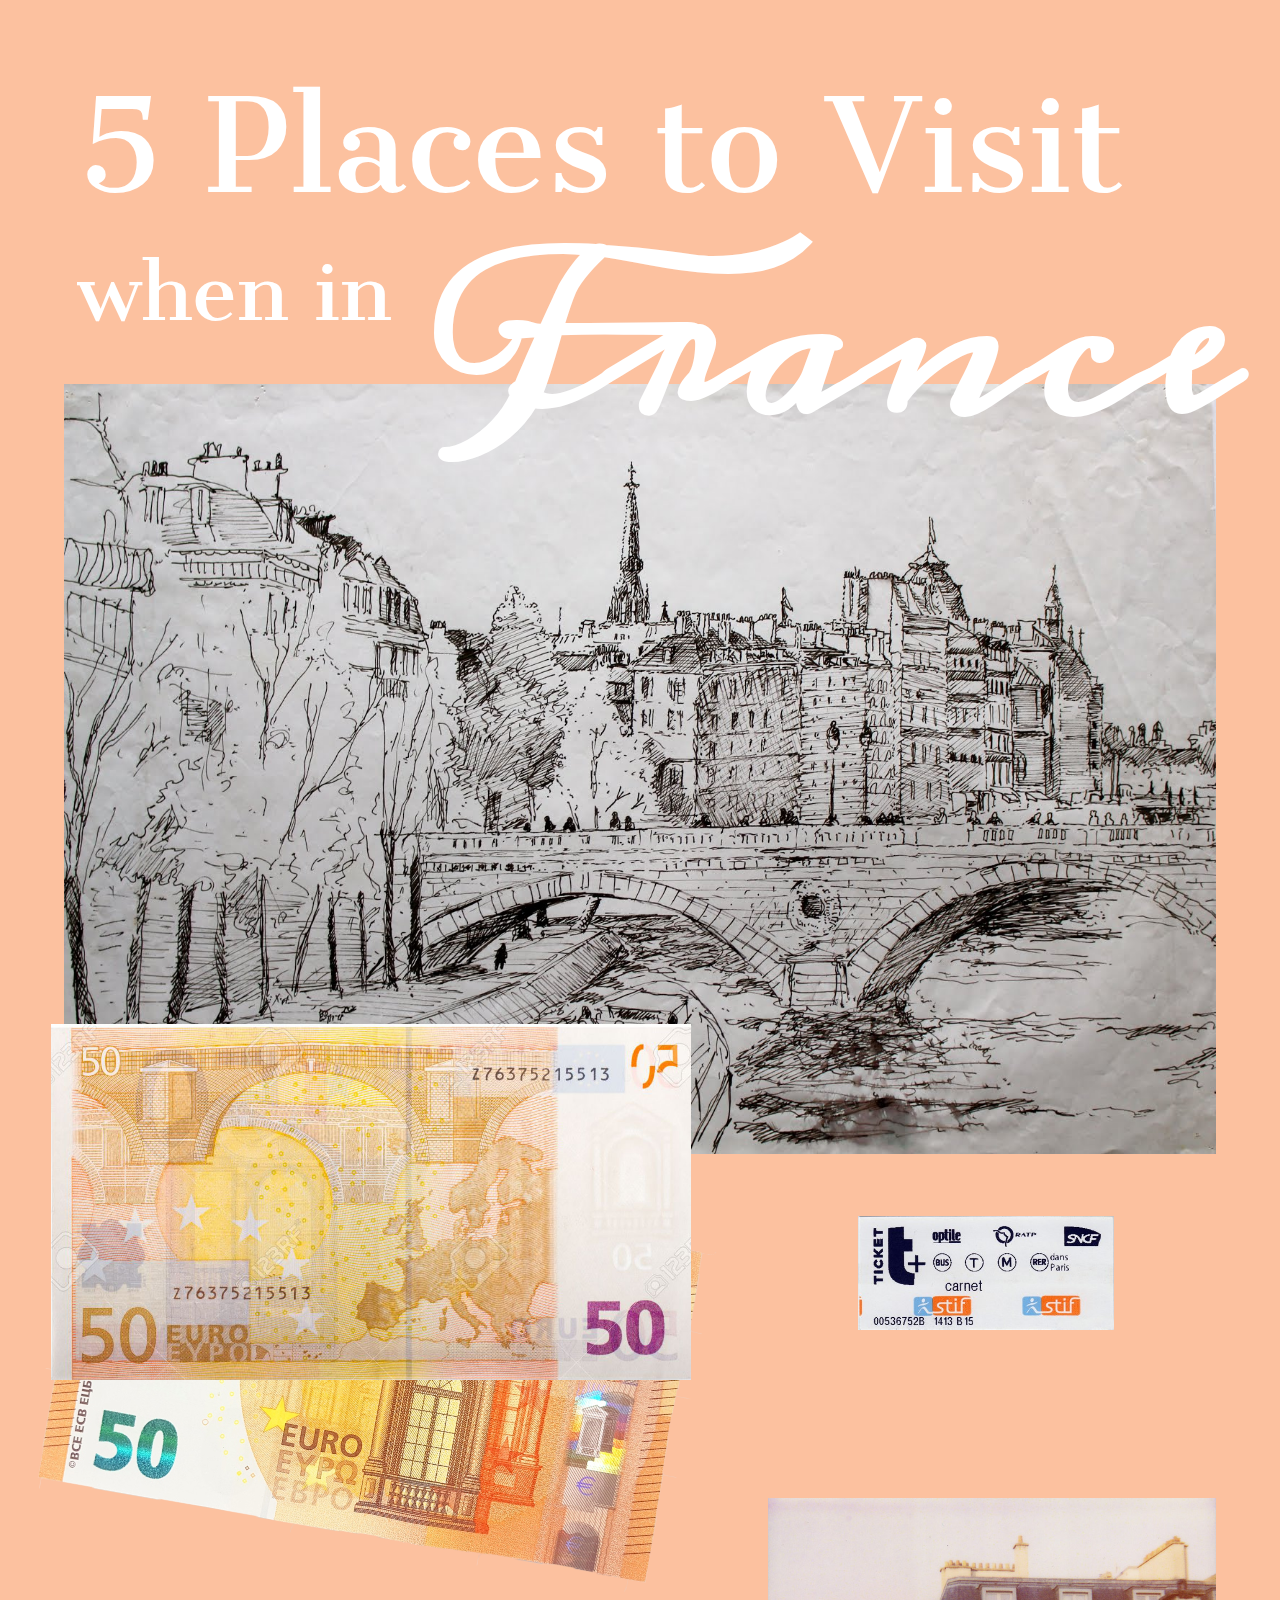
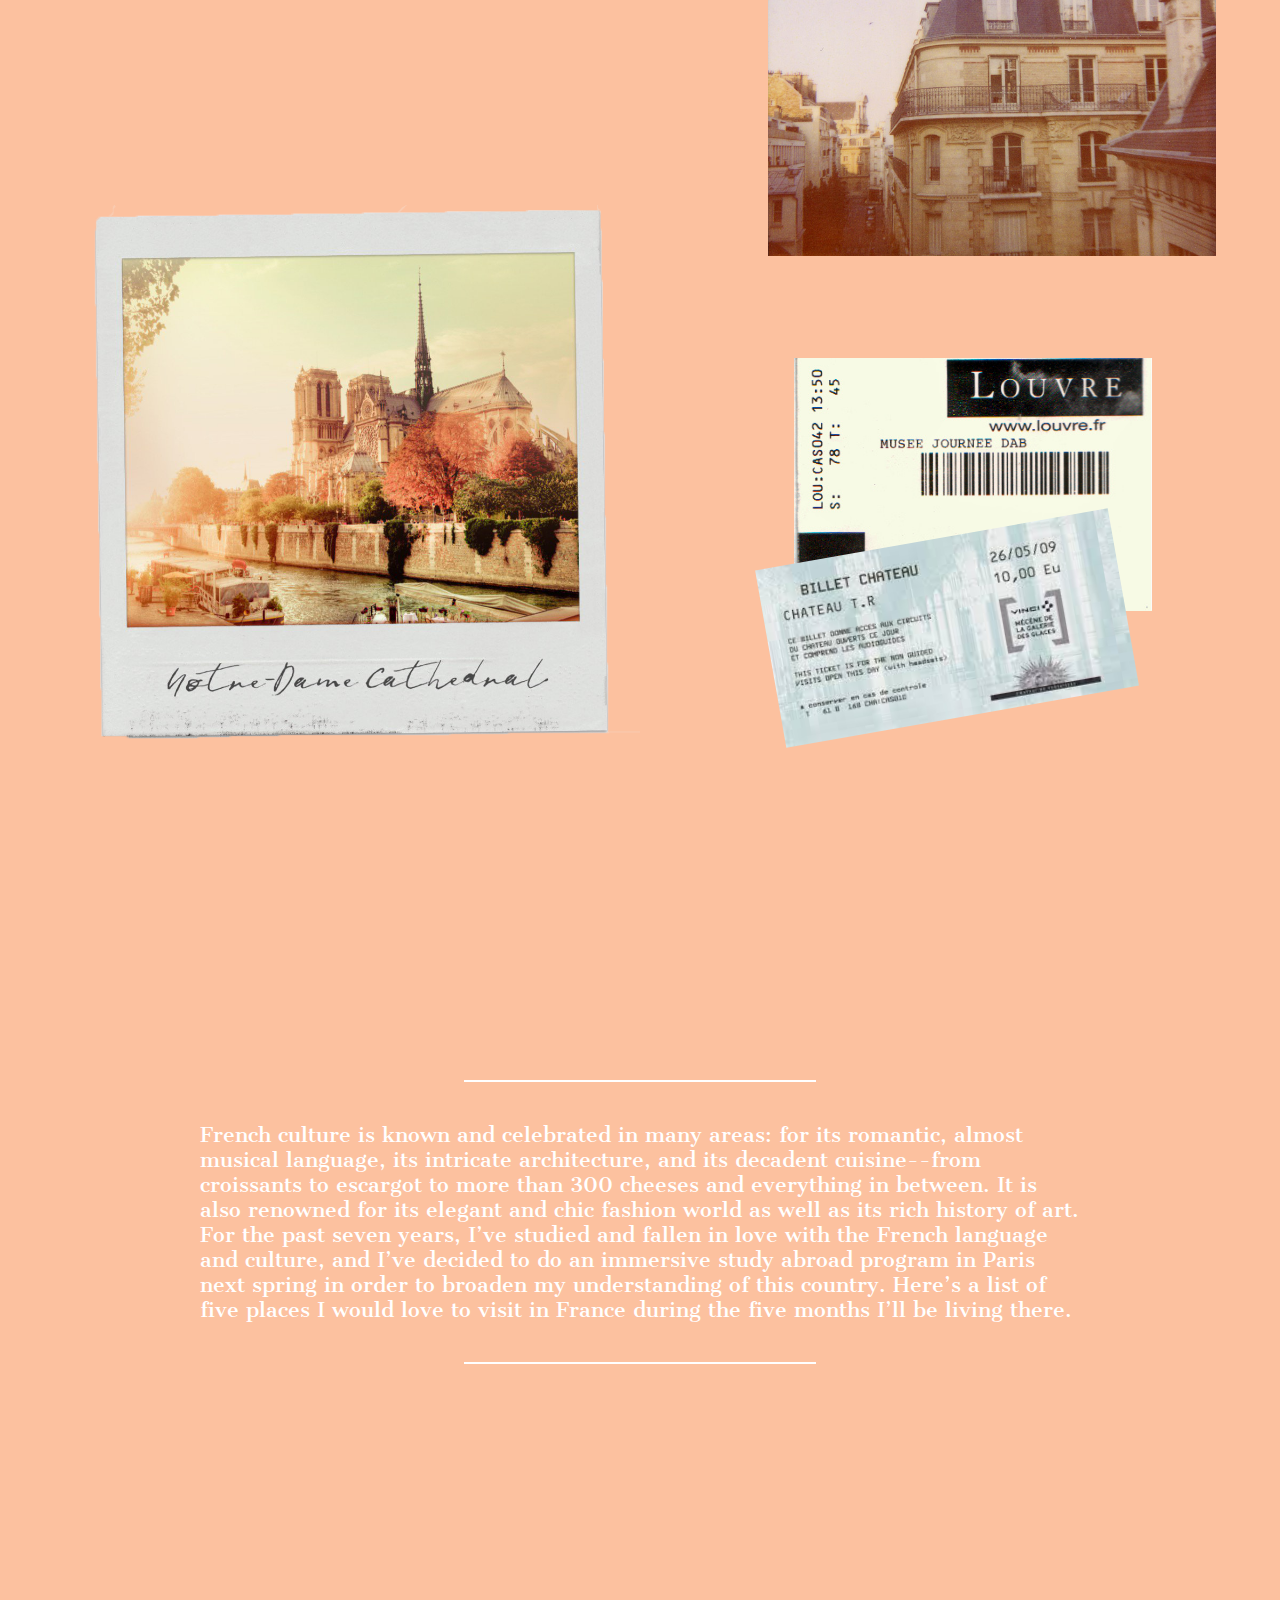
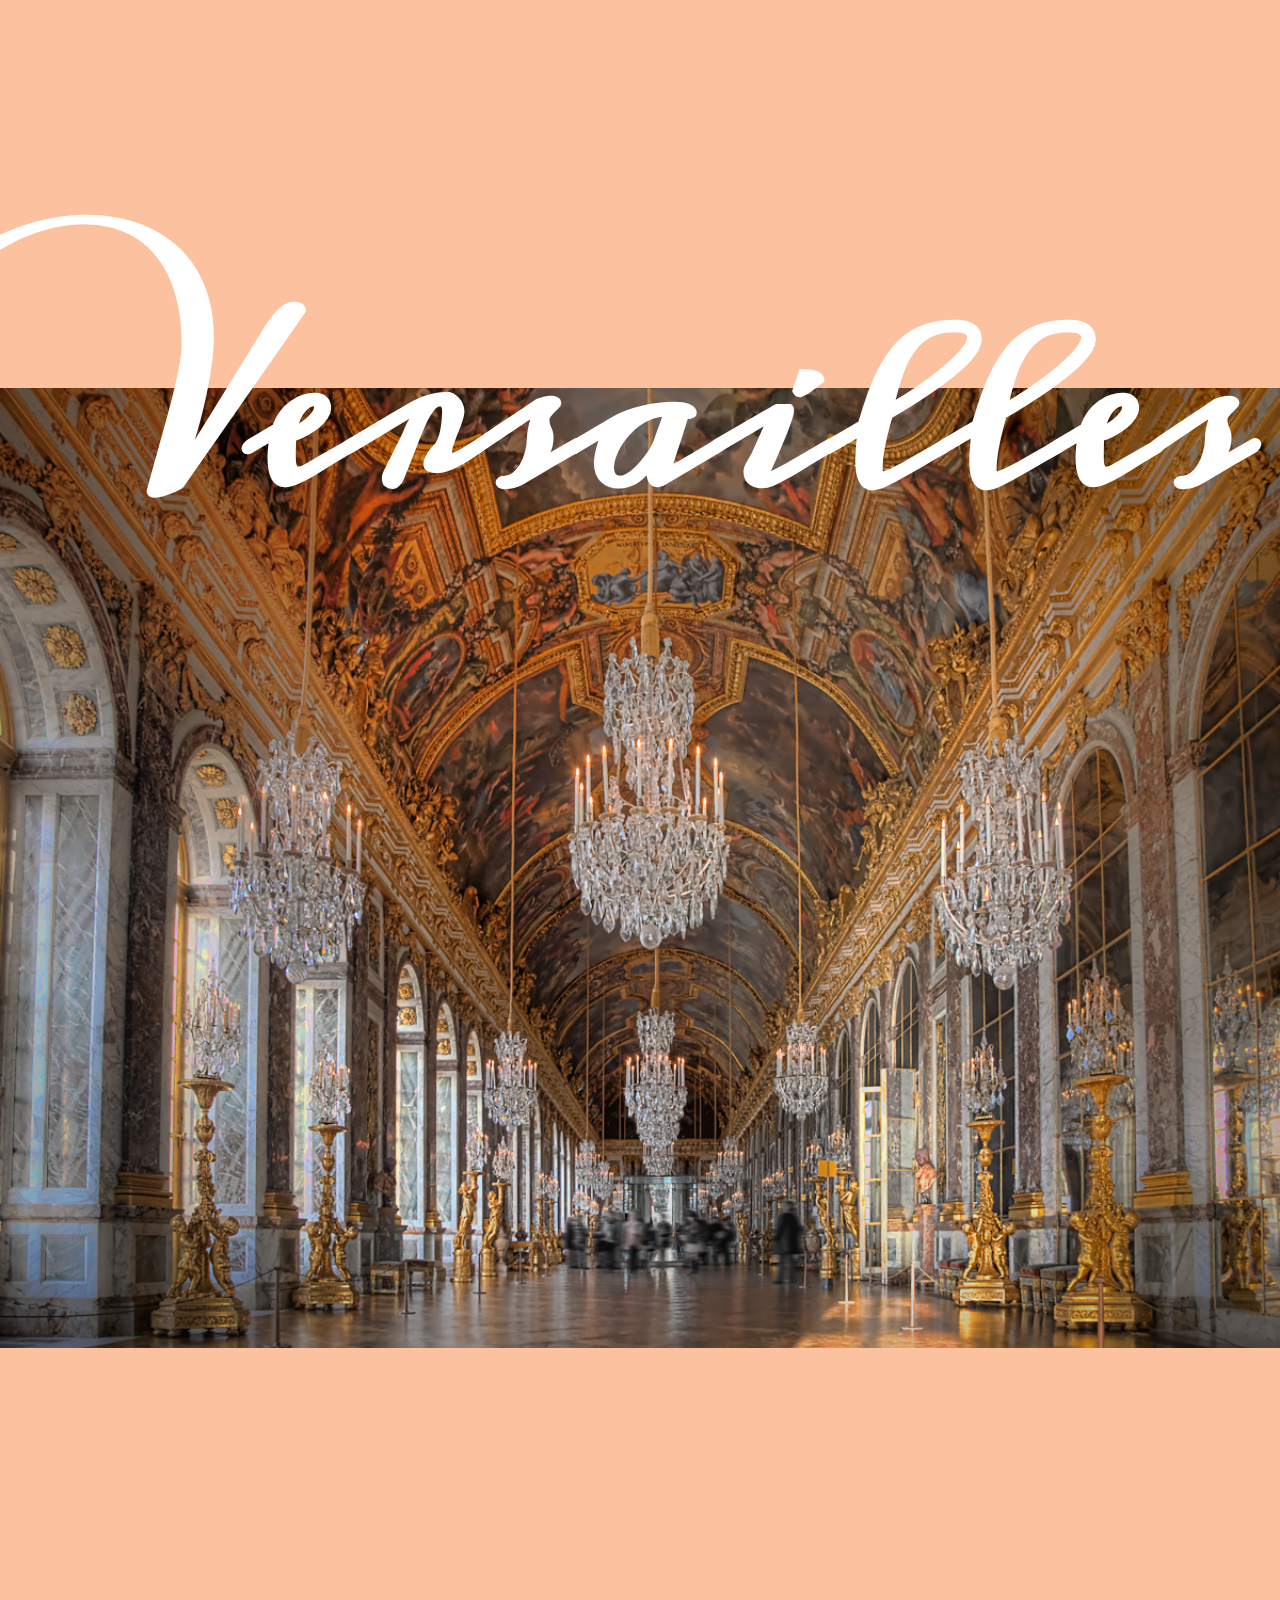
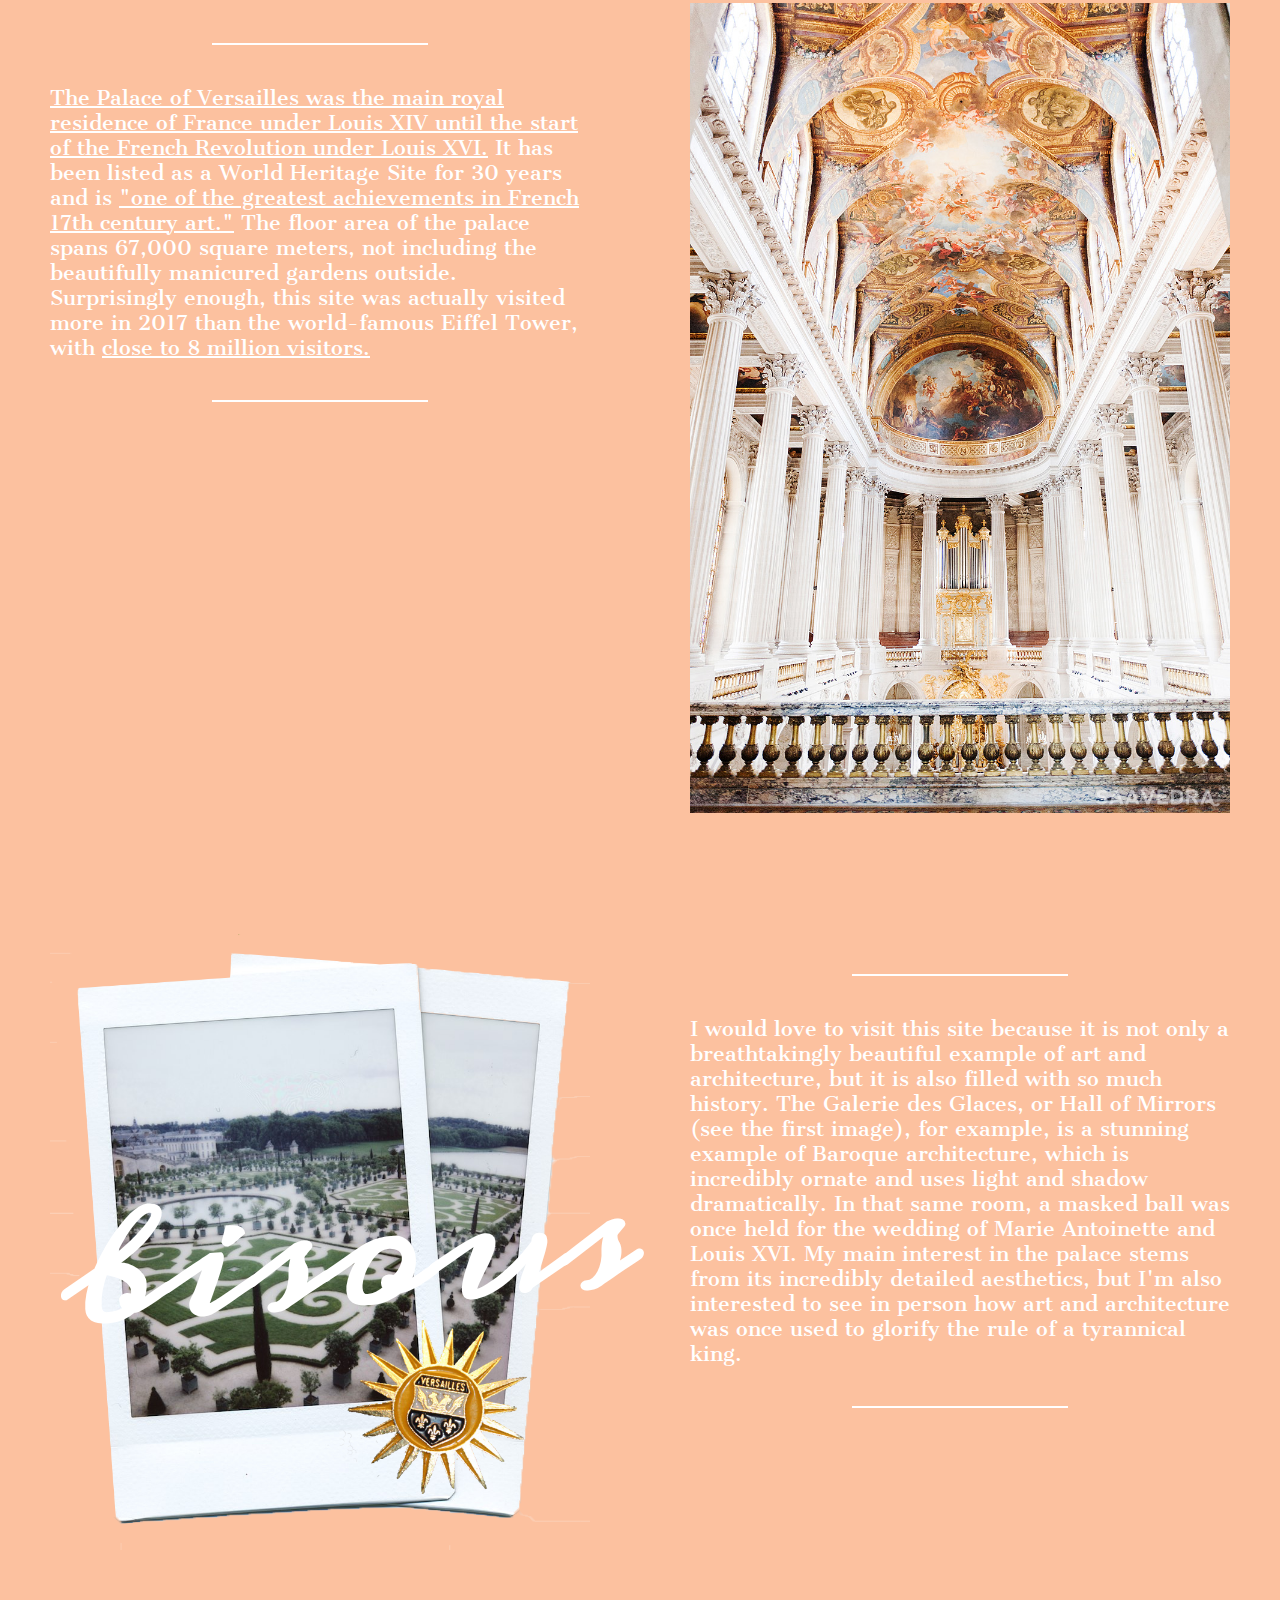
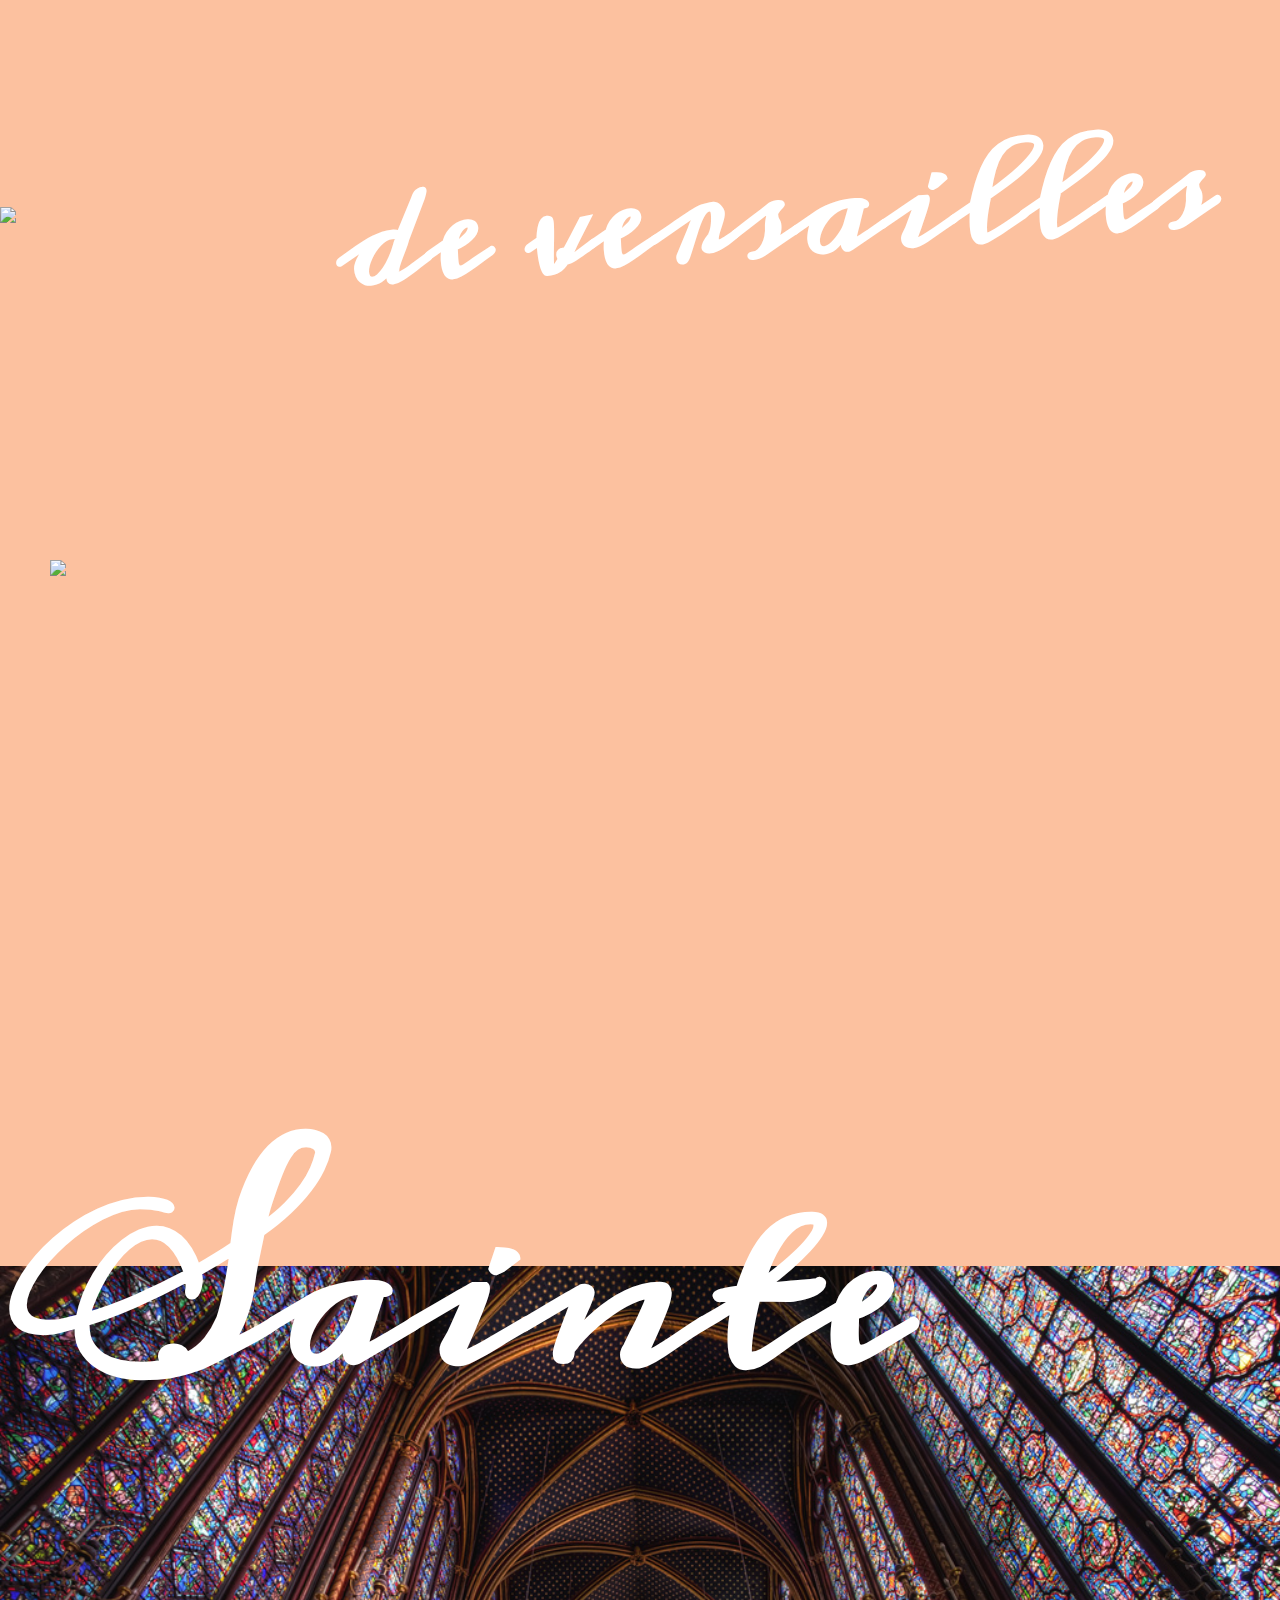
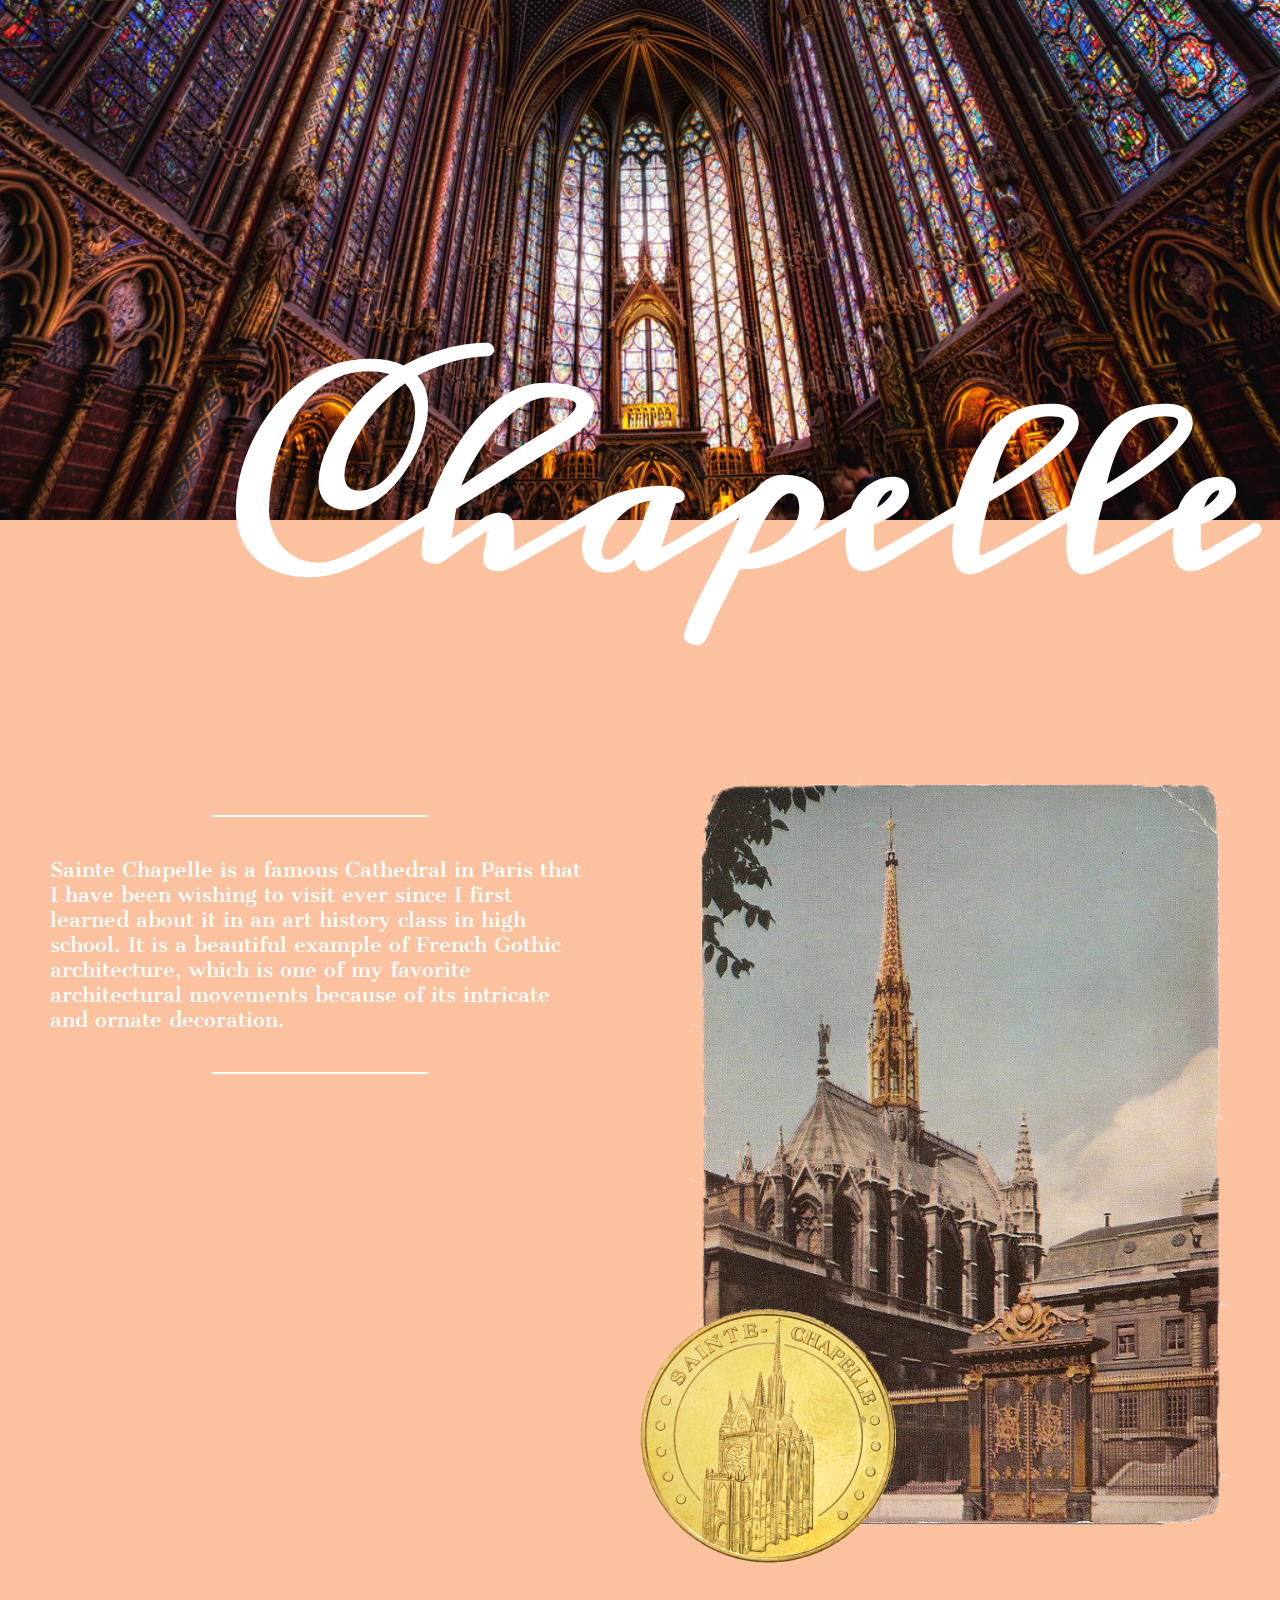
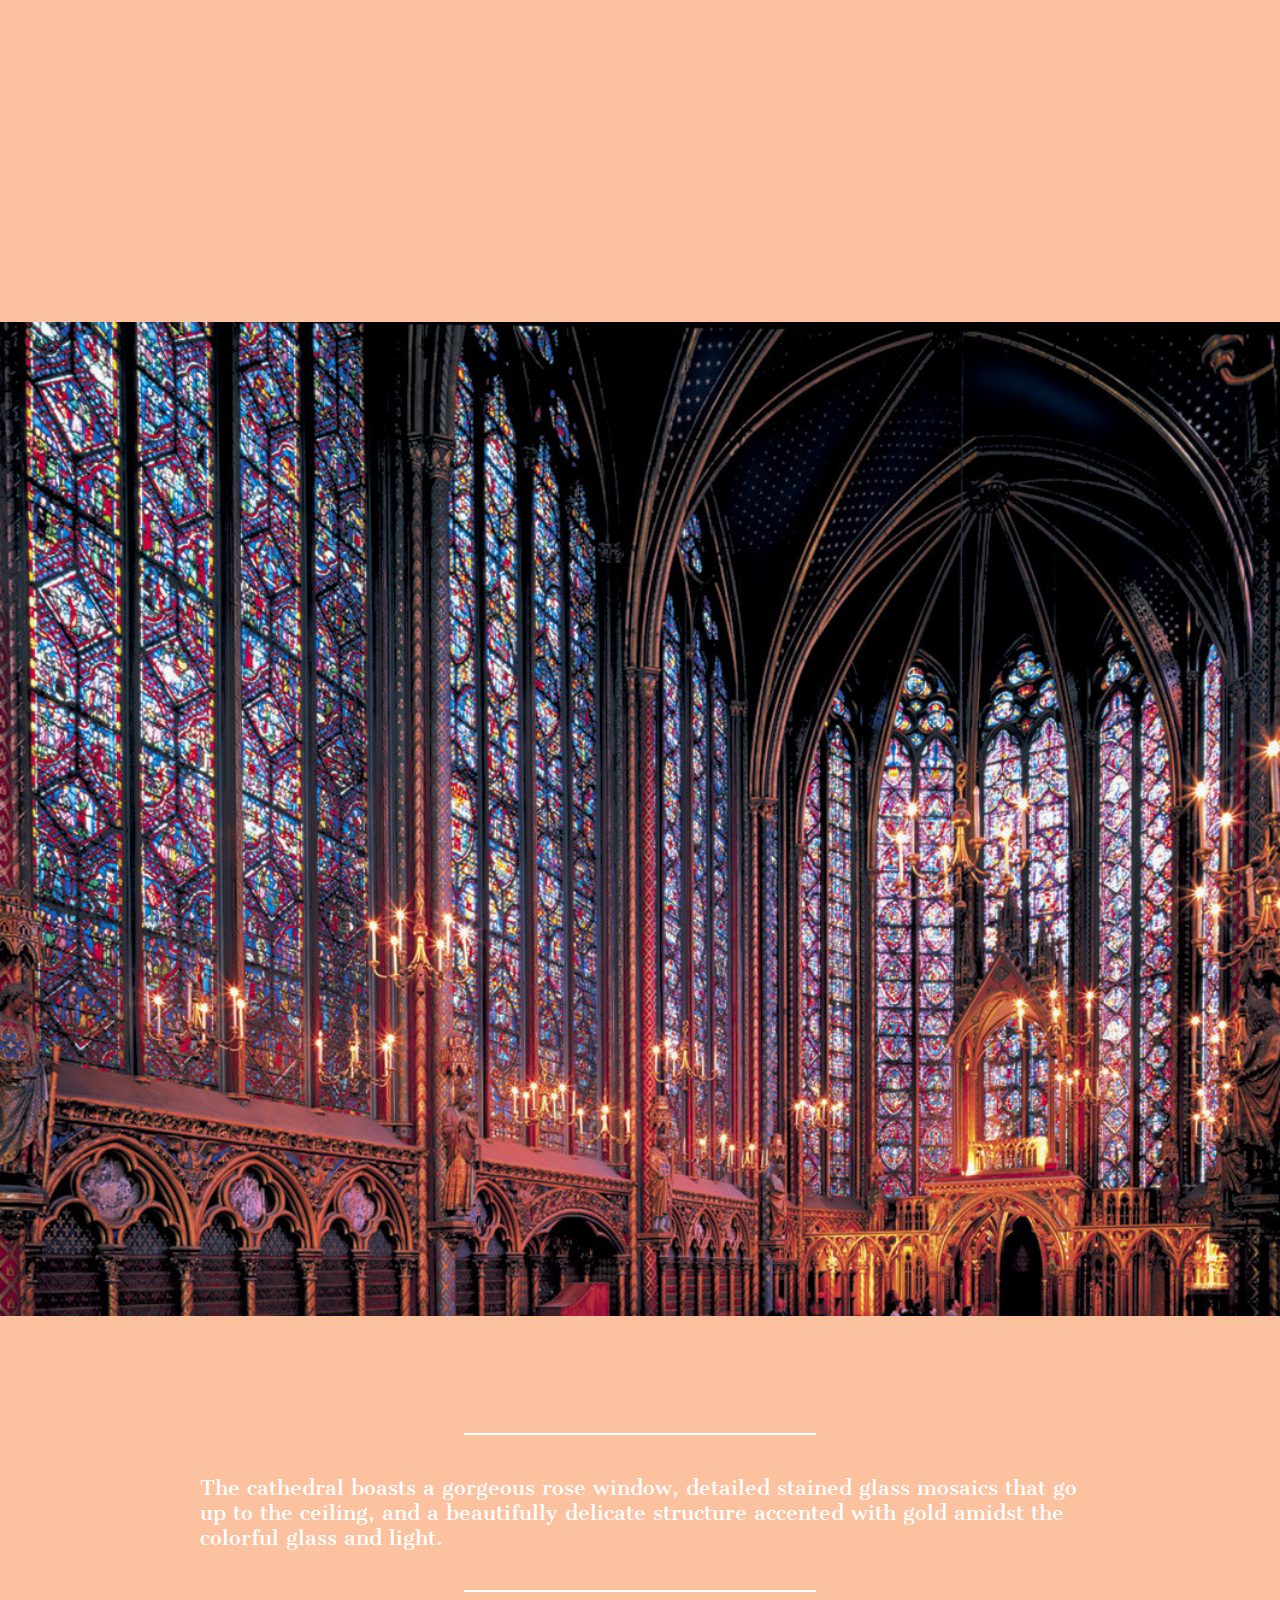
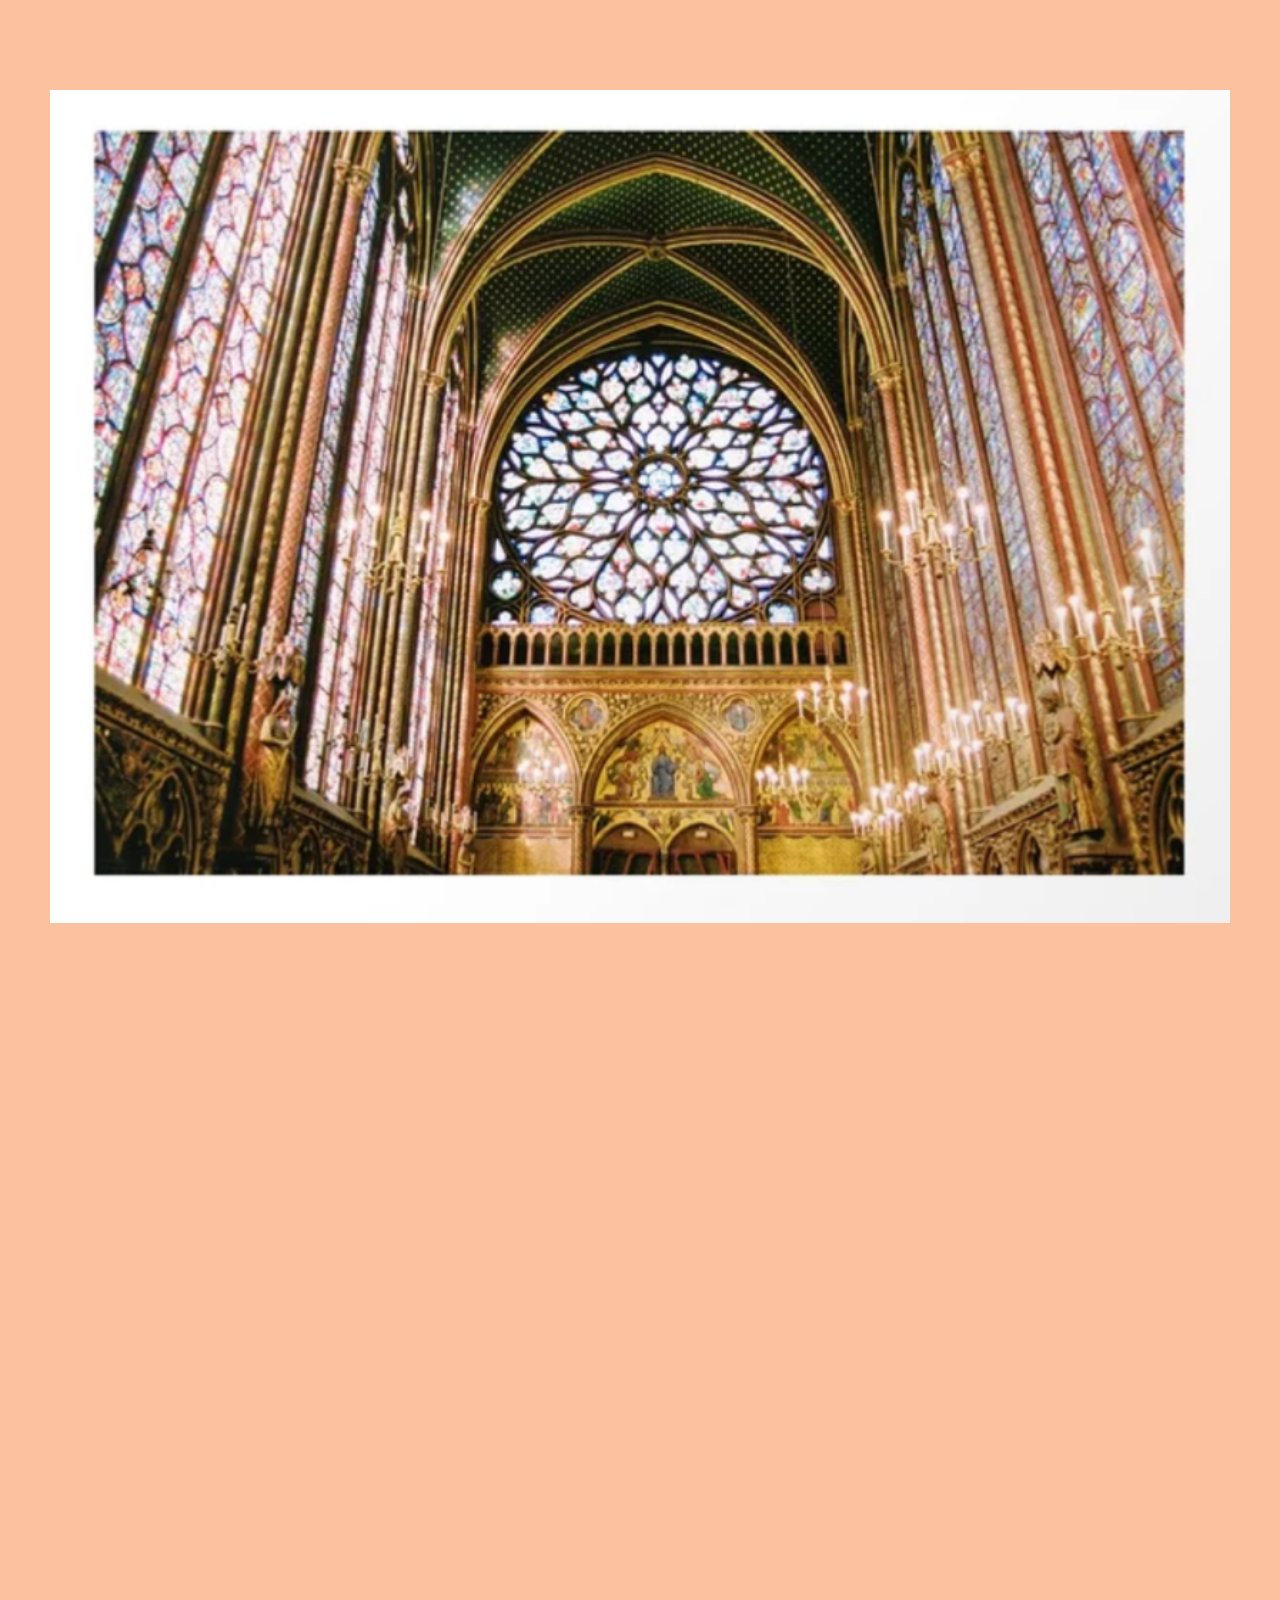
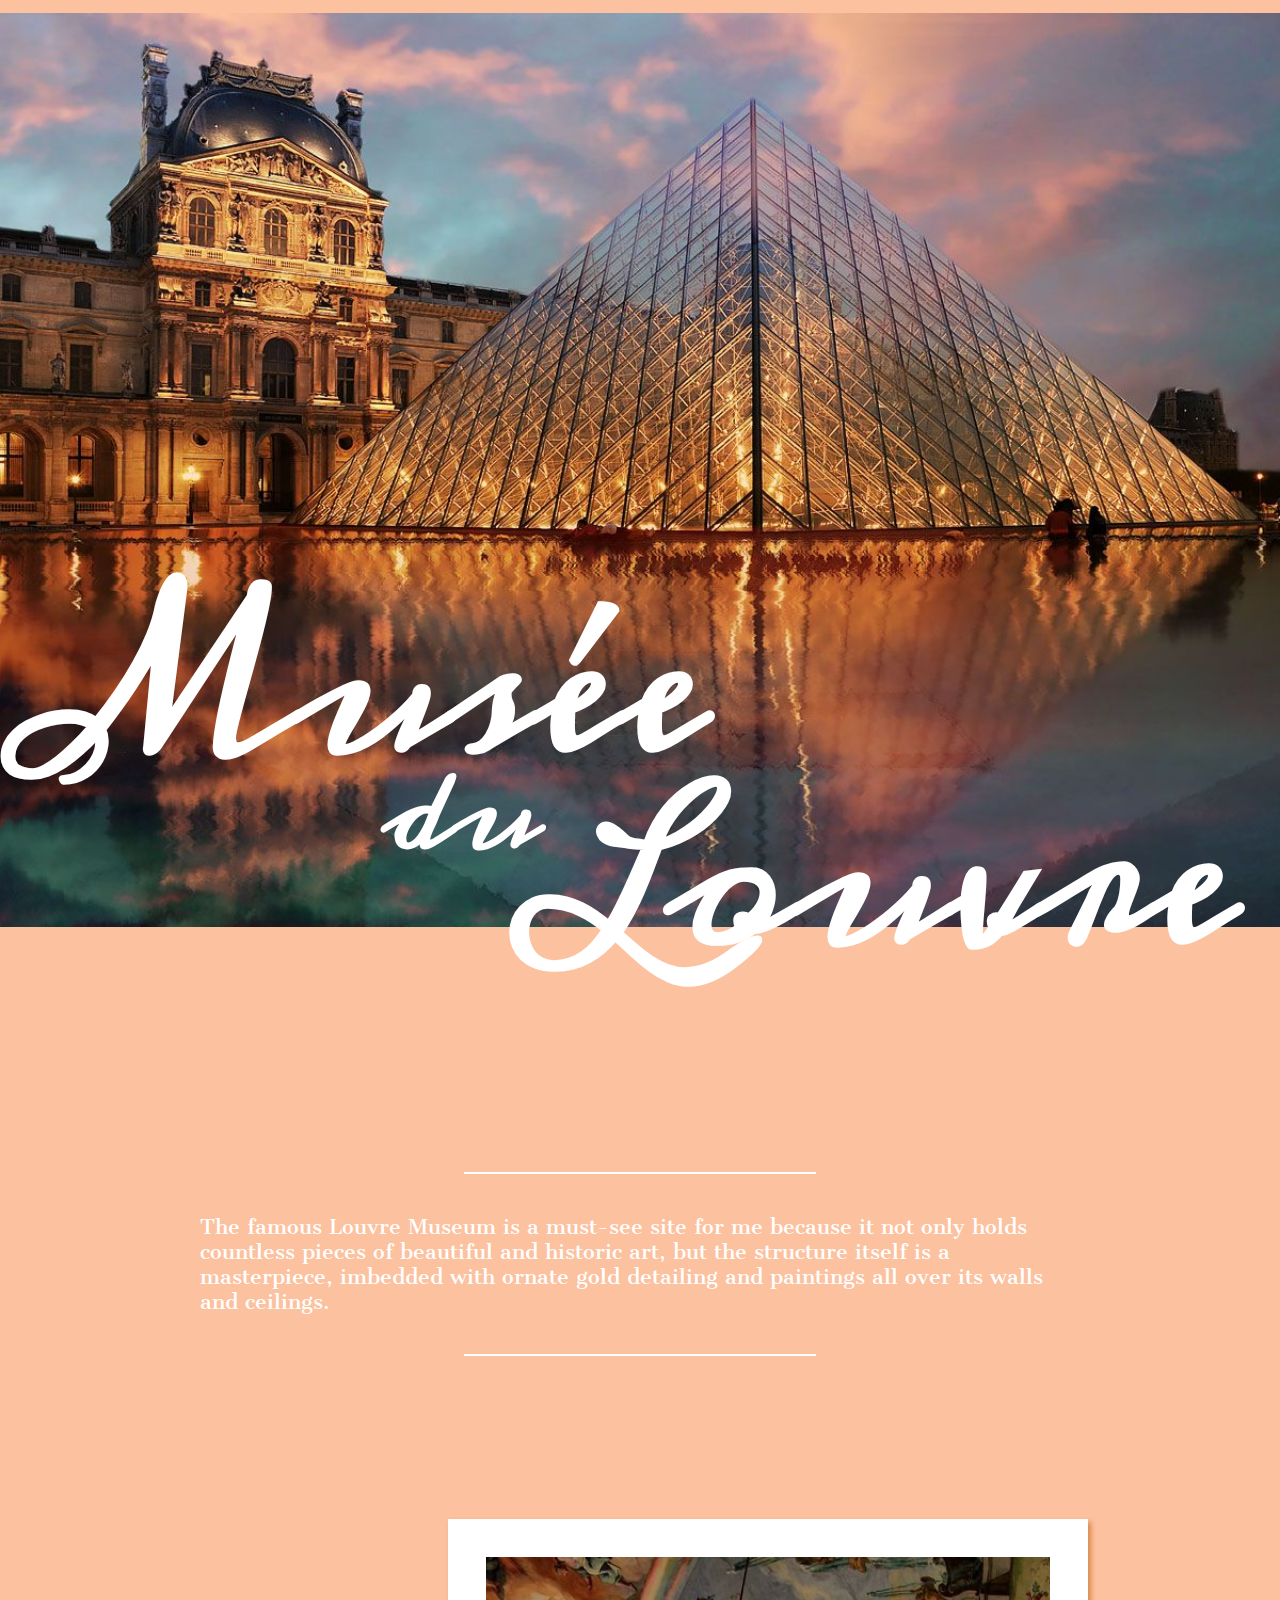
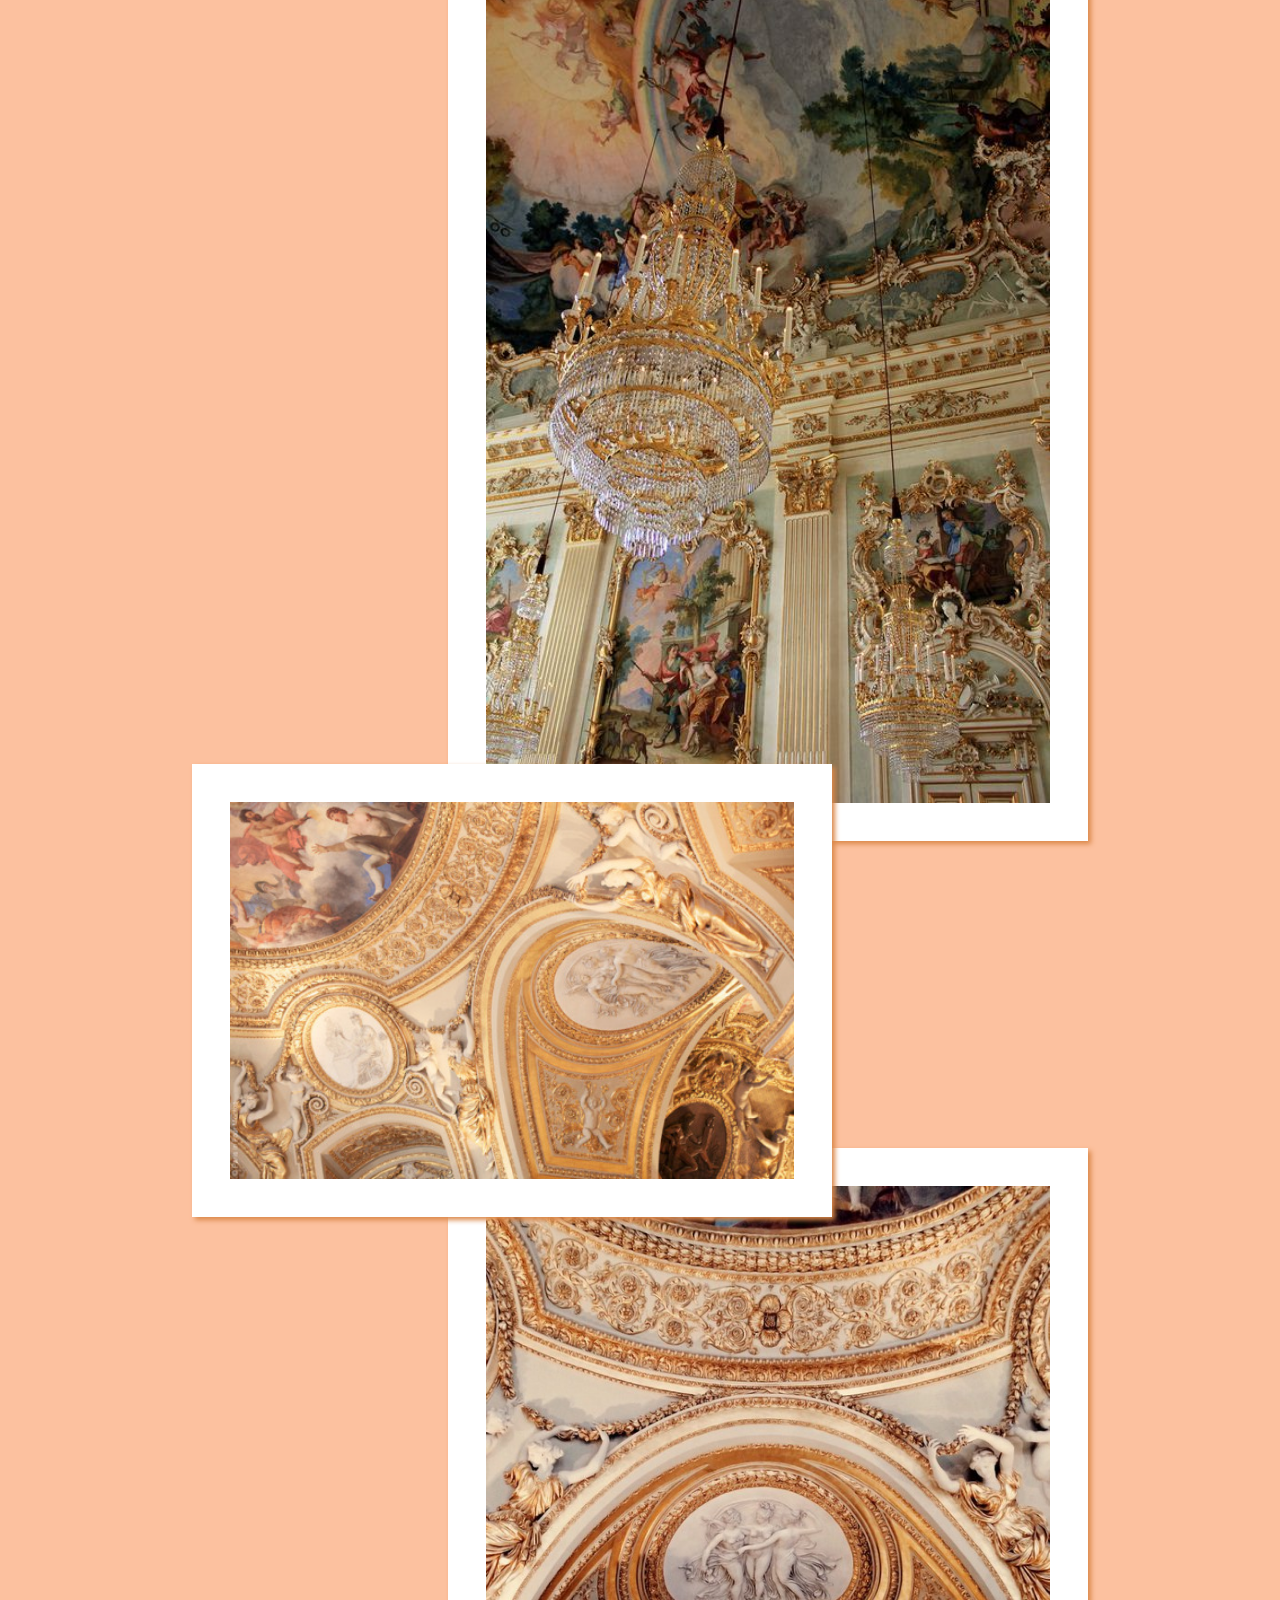
==== commit b50cea5a: "aaandanothercommitmarch4thamiriteladies" ====
--- a/index.html
+++ b/index.html
@@ -462,7 +462,7 @@
 
 .intro-paragraph-section2 {
 	padding: 200px;
-	margin-bottom: 30%;
+	margin-bottom: 40%;
 	padding-top: 200px;
 }
 
@@ -518,7 +518,7 @@
 	padding: 200px;
 	margin-bottom: 30%;
 	padding-top: 200px;
-	margin-top: 170%;
+	margin-top: 180%;
 }
 
 .louvregif {
@@ -732,7 +732,7 @@
 	.intro-paragraph-section2 {
 		width: 100%;
 		padding: 50px;
-		margin-bottom: 30%;
+		margin-bottom: 40%;
 		padding-top: 200px;
 	}
 	.intro-paragraph-section3 {
@@ -750,7 +750,7 @@
 	.intro-paragraph-section5 {
 		width: 100%;
 		padding: 50px;
-		margin-bottom: 30%;
+		margin-bottom: 40%;
 		padding-top: 200px;
 	}
 	.louvre8 {
@@ -791,6 +791,8 @@
 	margin-top: -58%;
 	}
 }
+
+
 
 
 @media all and (max-width: 500px) {
@@ -816,7 +818,7 @@
 	.intro-paragraph-section2 {
 		width: 100%;
 		padding: 50px;
-		margin-bottom: 30%;
+		margin-bottom: 40%;
 		padding-top: 200px;
 	}
 	.intro-paragraph-section3 {
@@ -889,6 +891,52 @@
 	}
 }
 
+@media all and (max-width: 800px) {
+	.coin{
+	right: 65vw;
+	}
+}
+
+@media all and (max-width: 700px) {
+	.coin{
+	margin-top: -65%;
+	right: 65vw;
+	}
+}
+
+@media all and (max-width: 600px) {
+	.coin{
+	margin-top: -70%;
+	right: 62vw;
+	}
+}
+
+@media all and (max-width: 470px) {
+	.coin{
+	margin-top: -80%;
+	}
+}
+
+@media all and (max-width: 400px) {
+	.coin{
+	margin-top: -90%;
+	}
+}
+
+@media all and (max-width: 360px) {
+	.coin{
+	margin-top: -95%;
+	}
+}
+
+
+
+@media all and (max-width: 320px) {
+	.coin{
+	margin-top: -105%;
+	}
+}
+
 
 </style>
 
